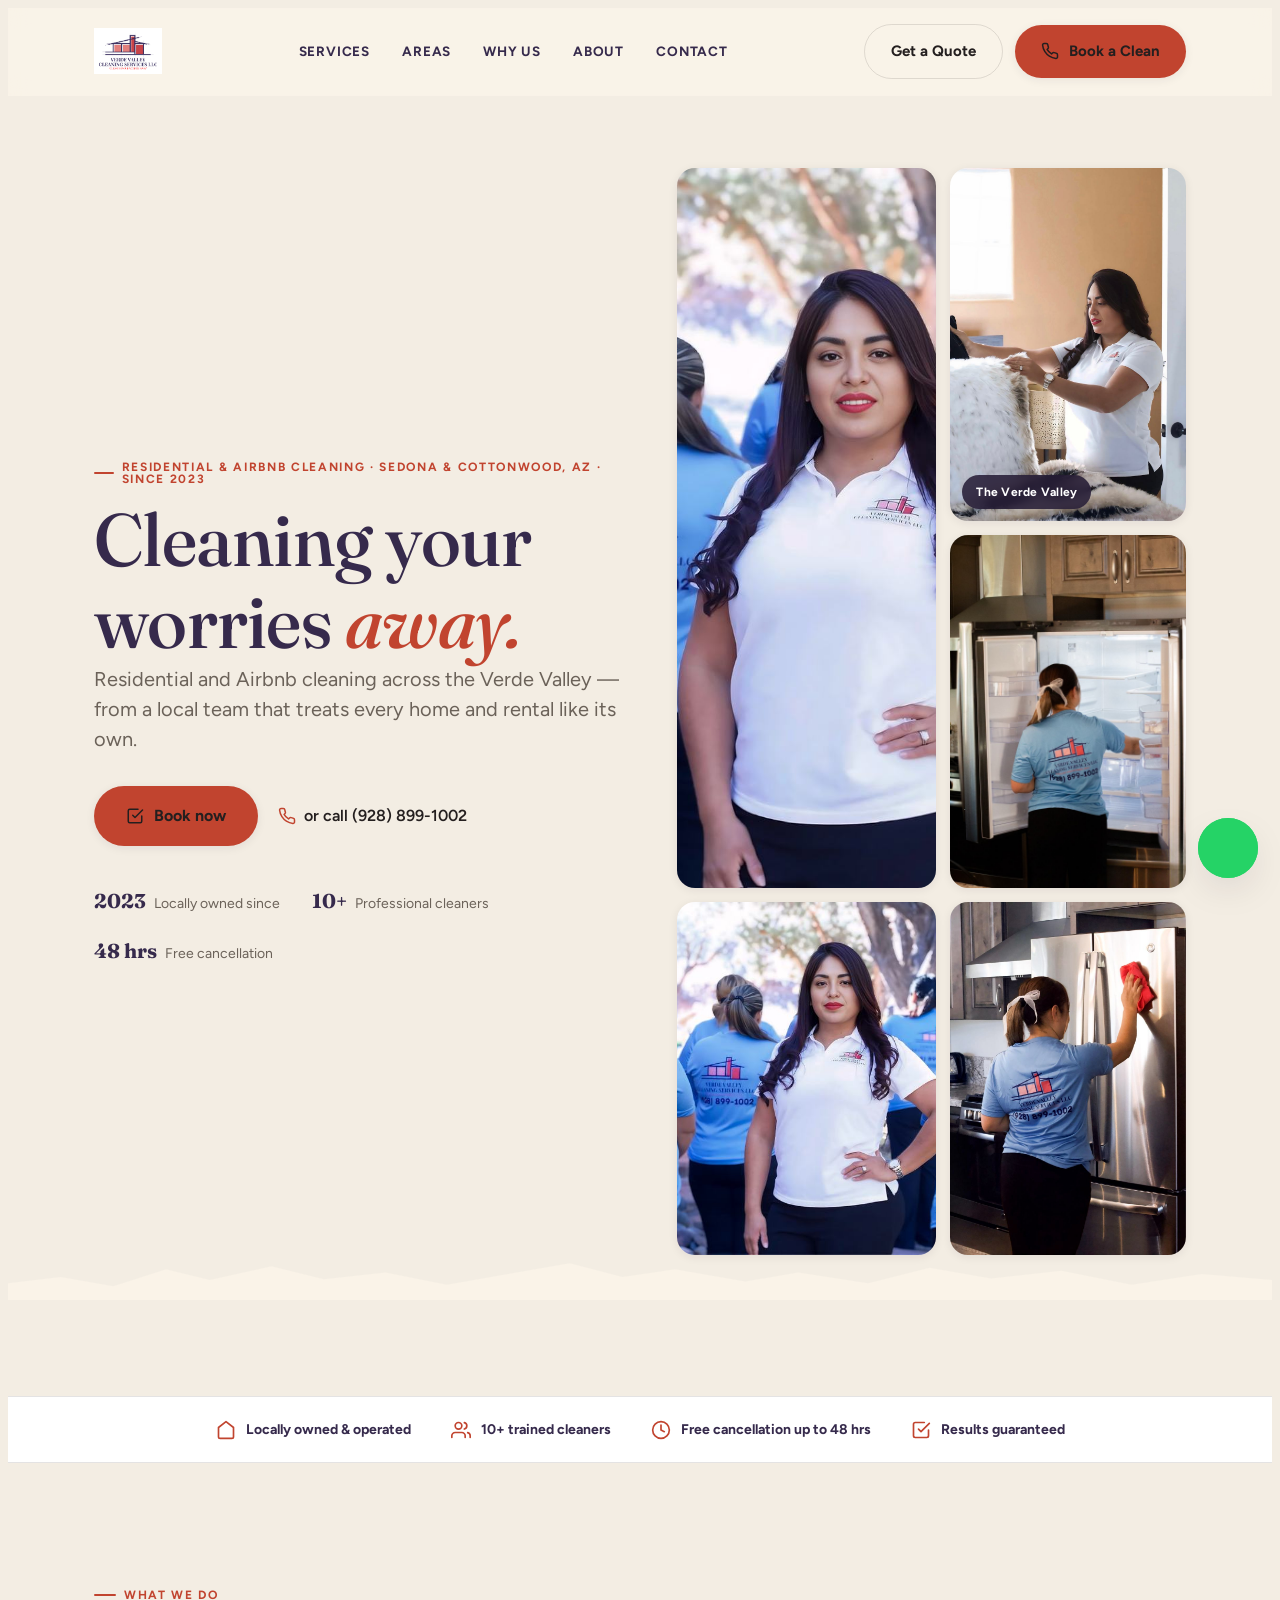
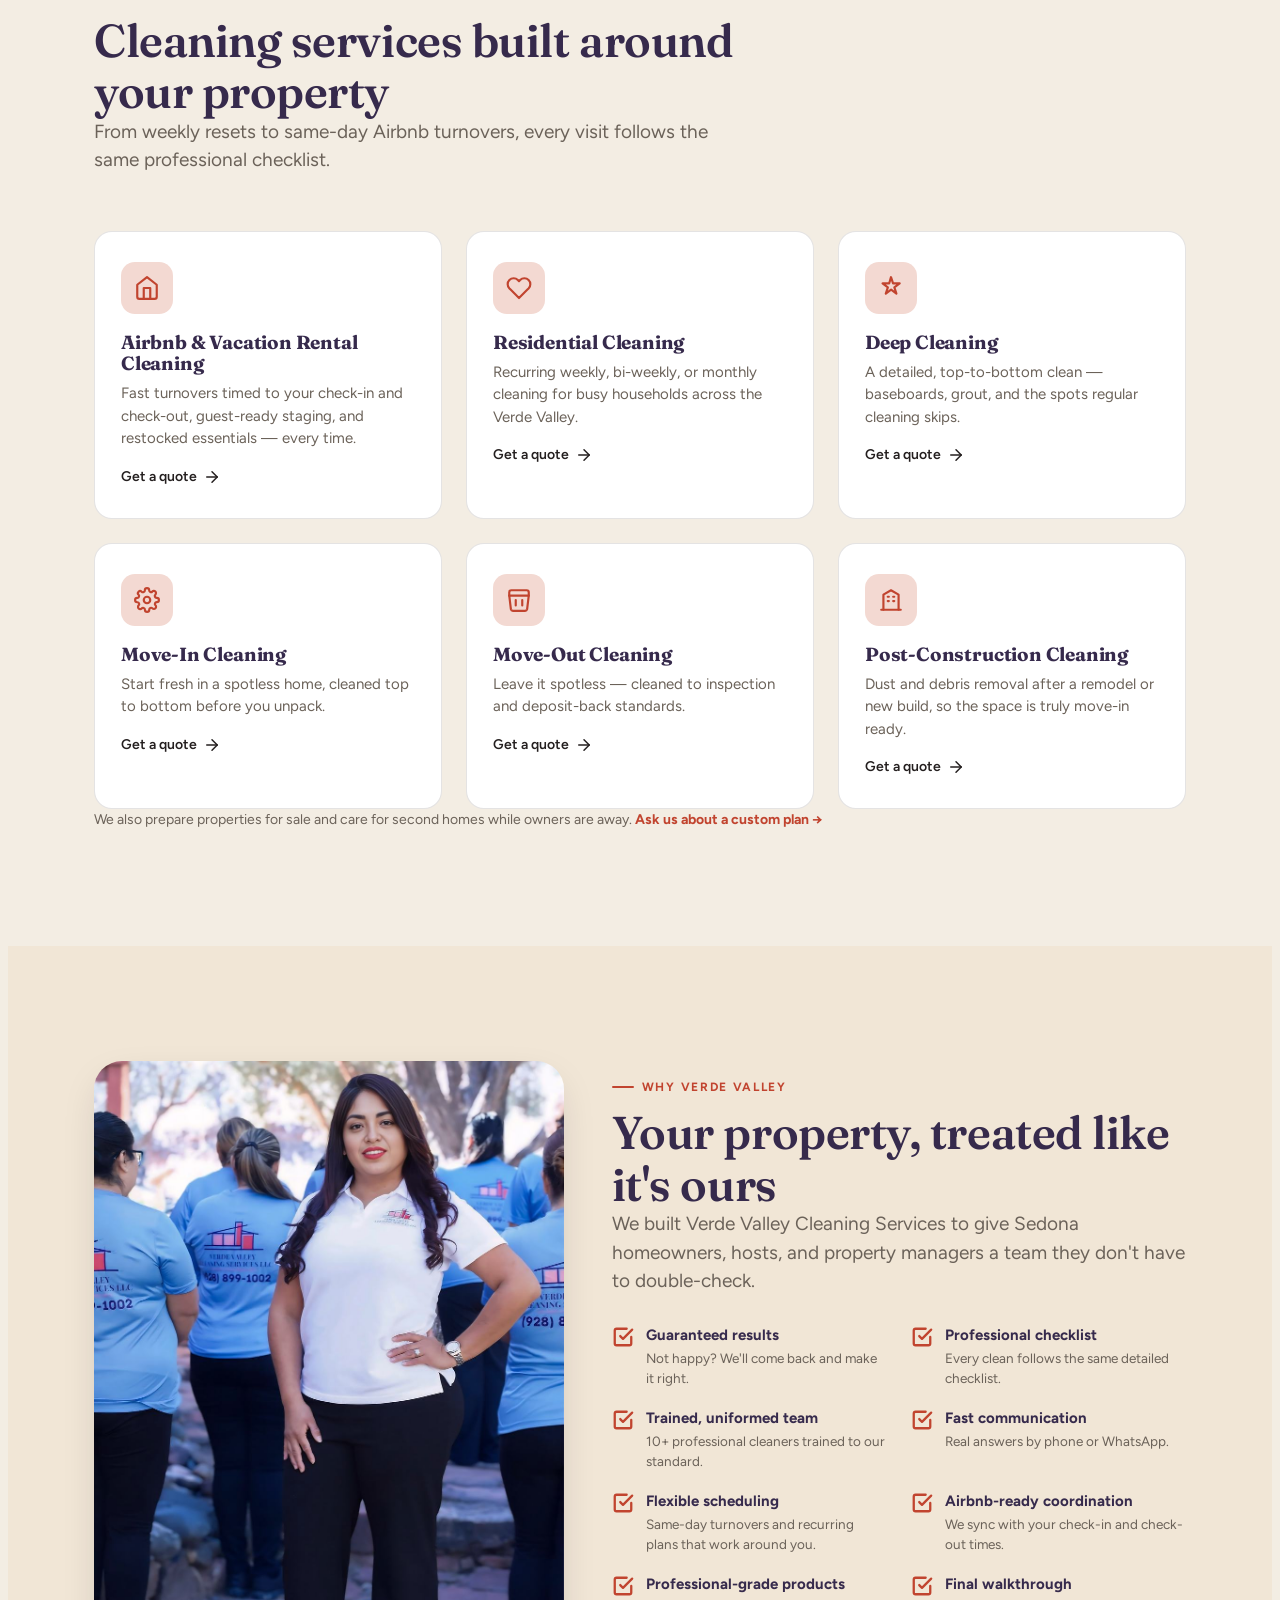
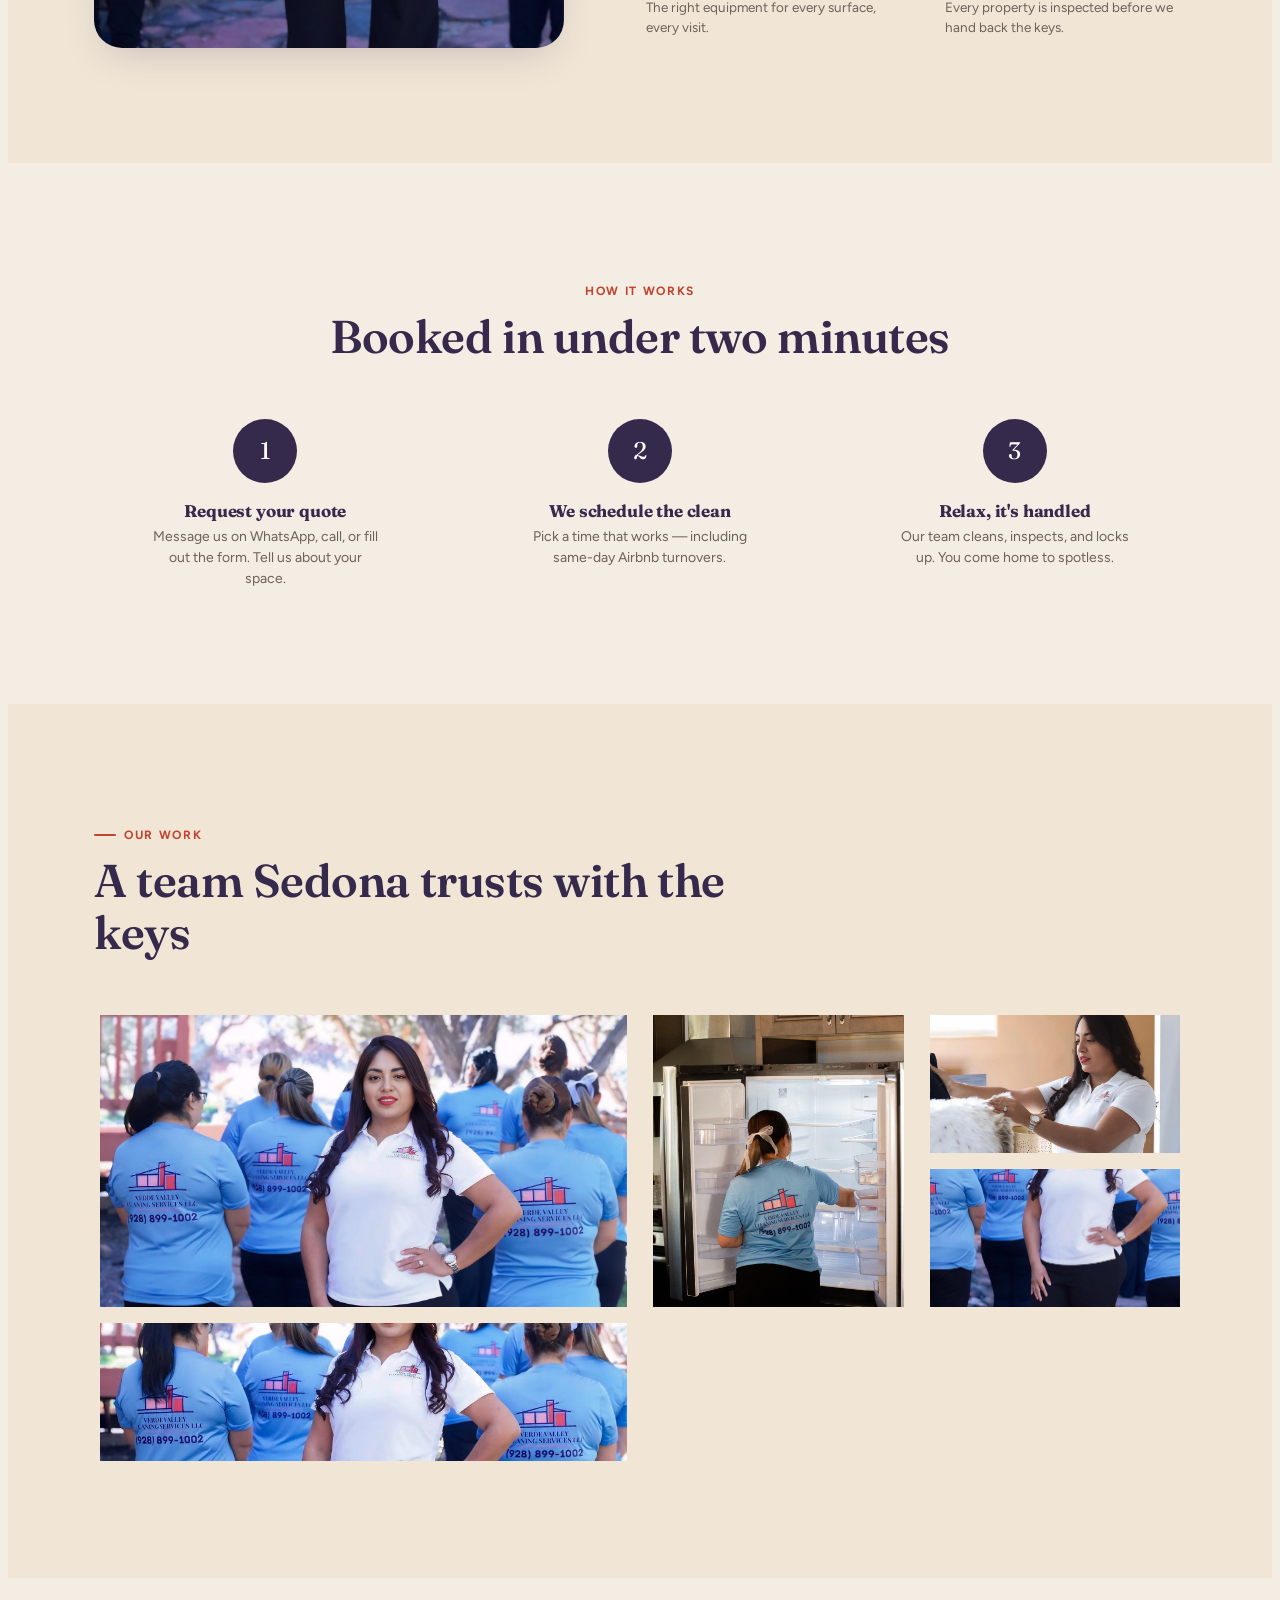
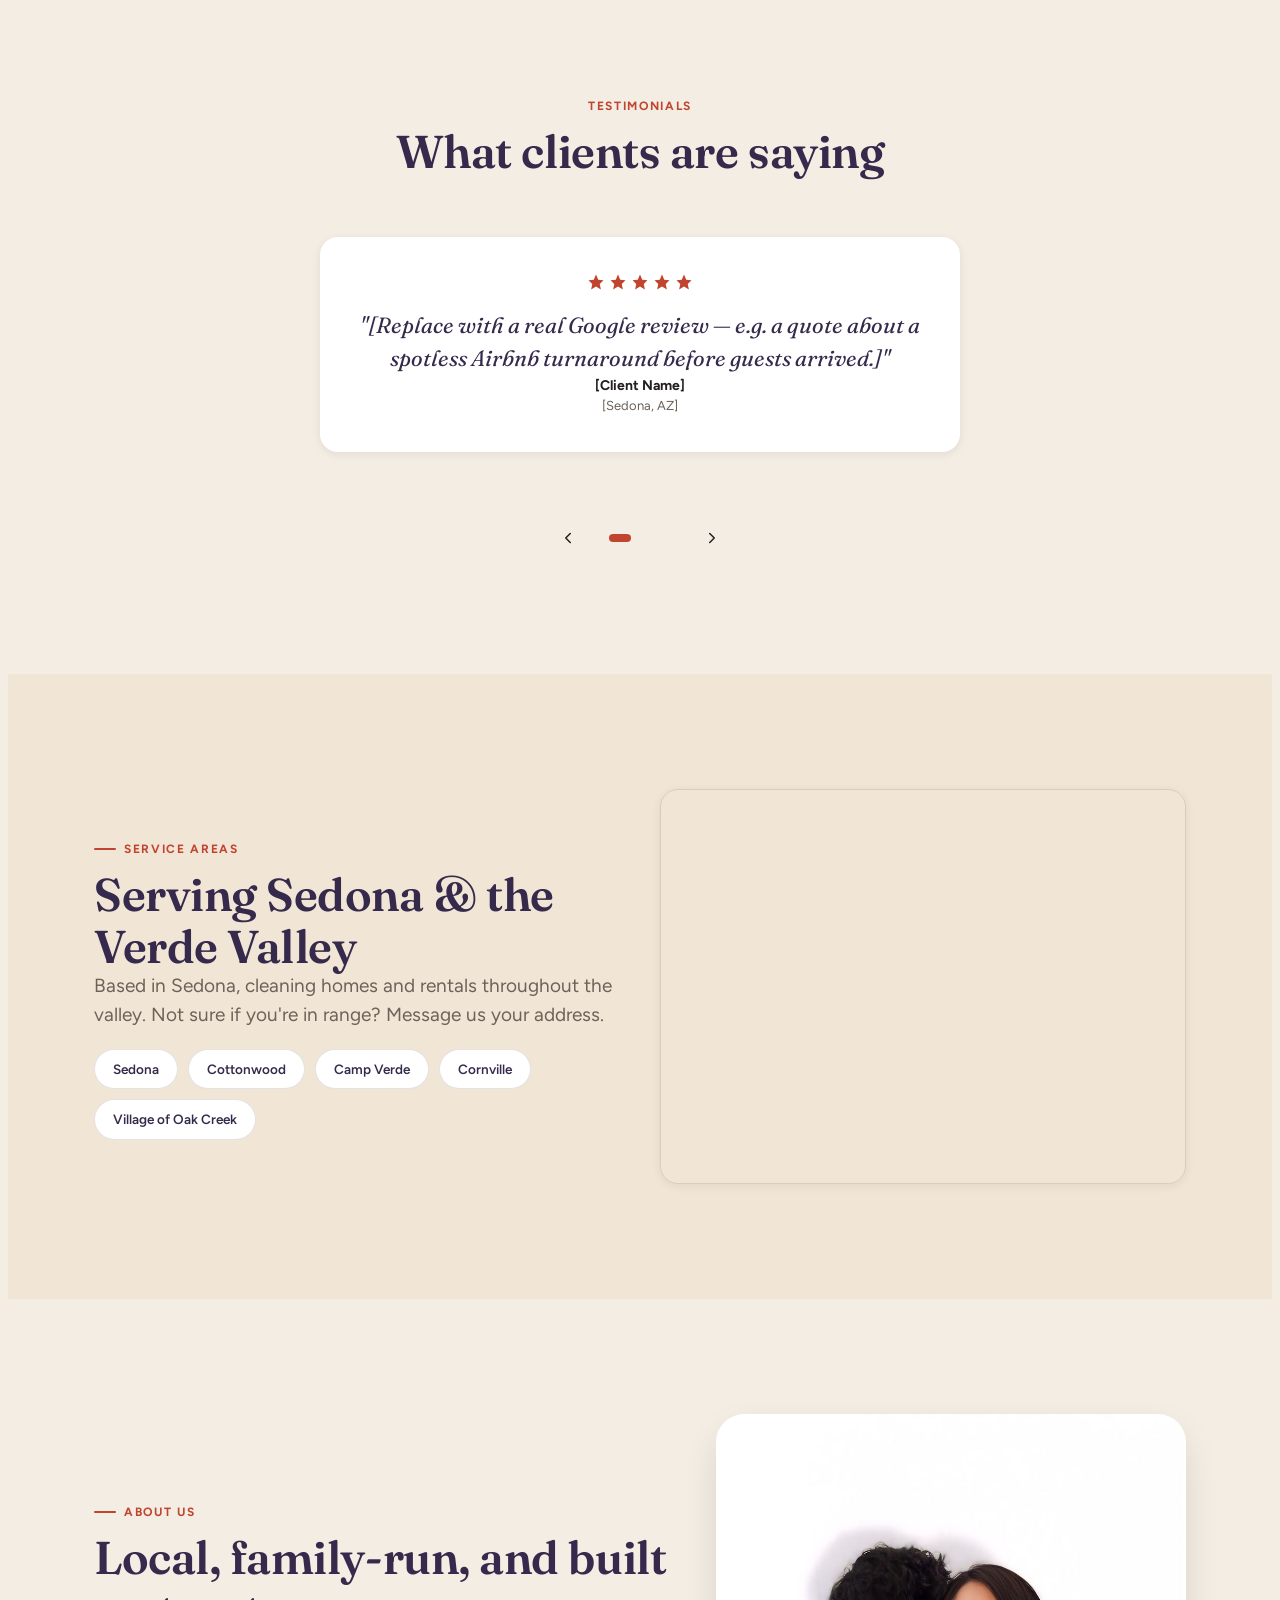
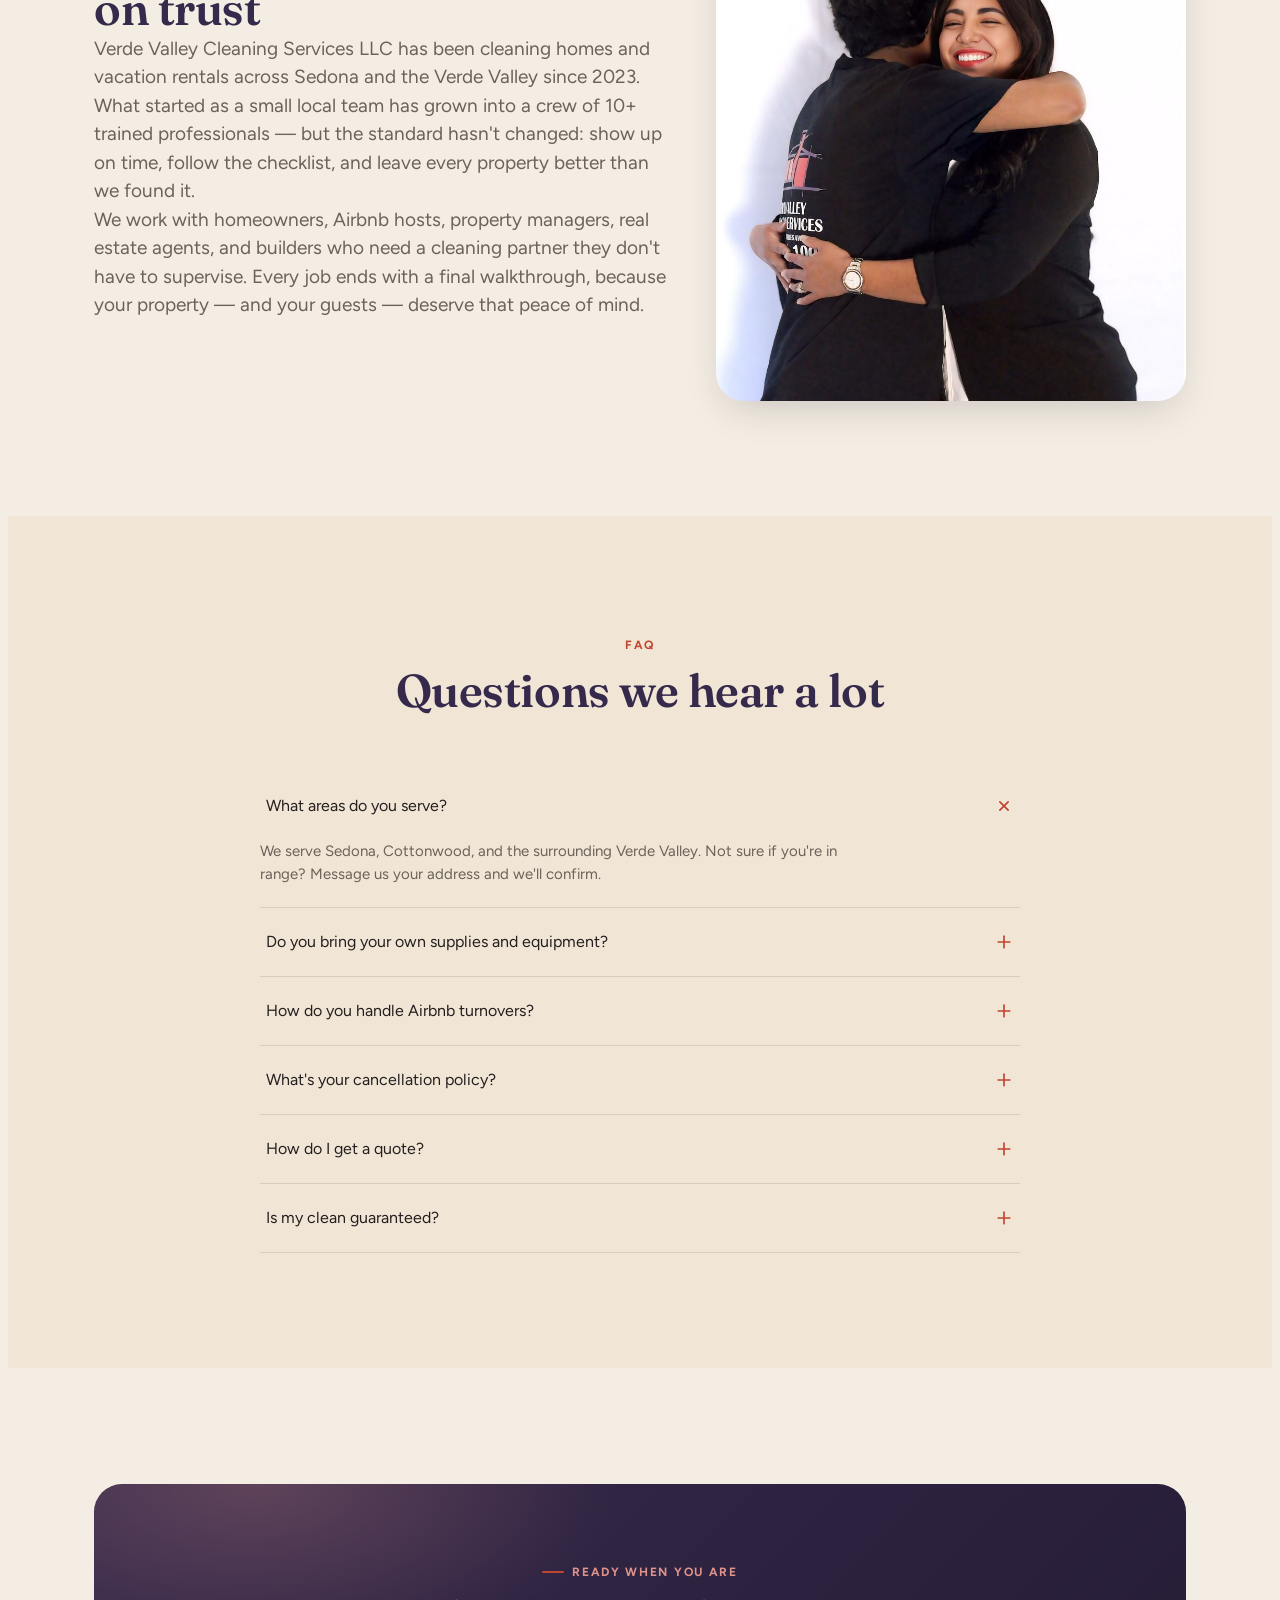
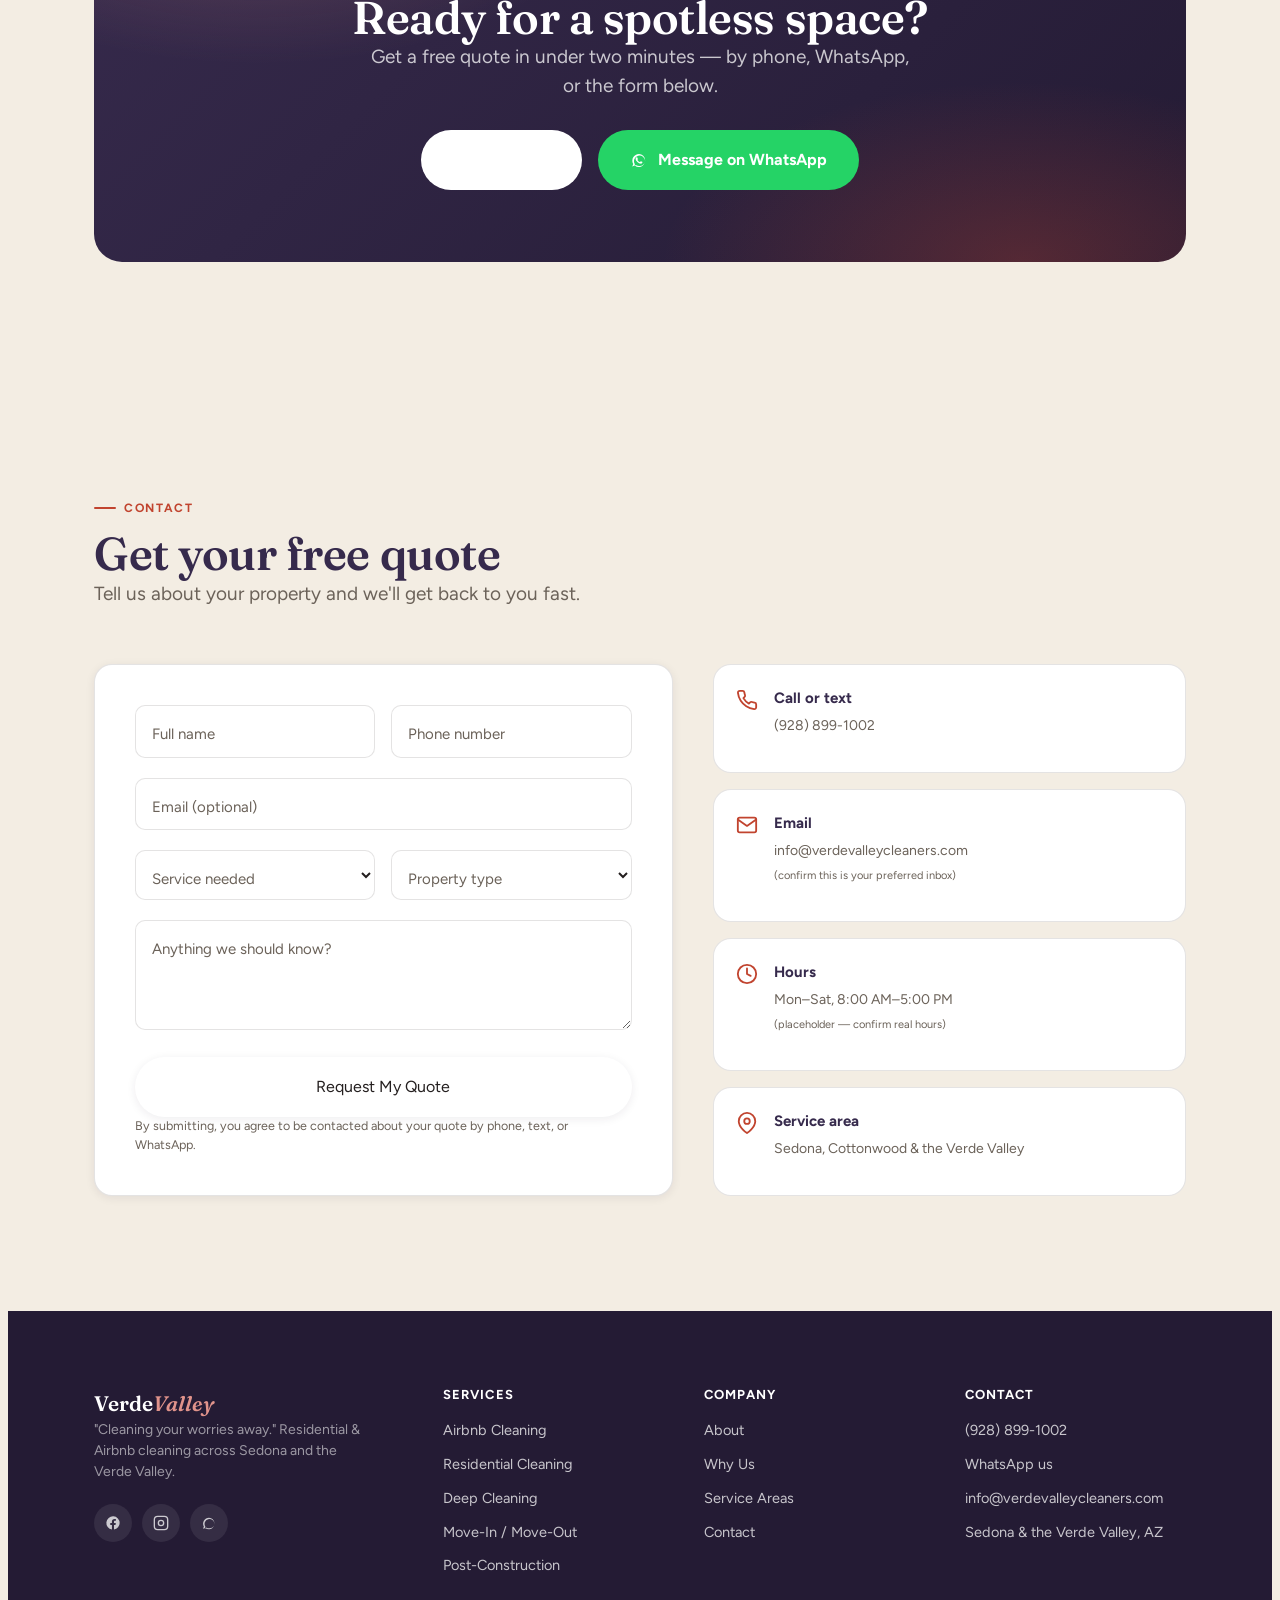
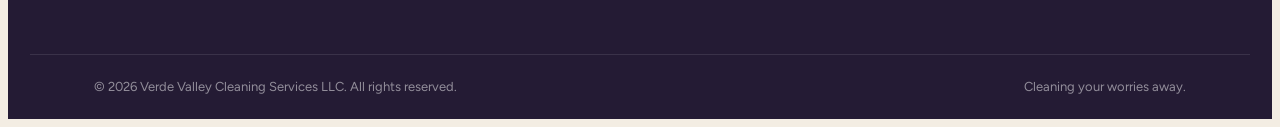
==== site/index.html @ 25896adc "Add redesigned Verde Valley Cleaning Services site (CSS/JS + reference page) Rebuilds the marketing " ====
<!doctype html>
<html lang="en">
<head>
<meta charset="utf-8">
<meta name="viewport" content="width=device-width, initial-scale=1">
<title>Verde Valley Cleaning Services LLC | Residential & Airbnb Cleaning in Sedona, AZ</title>
<meta name="description" content="Professional residential and Airbnb turnover cleaning in Sedona, Cottonwood & the Verde Valley, AZ. Guaranteed results, 10+ trained cleaners, free cancellation up to 48 hrs. Call (928) 899-1002.">
<link rel="preconnect" href="https://fonts.googleapis.com">
<link rel="preconnect" href="https://fonts.gstatic.com" crossorigin>
<link href="https://fonts.googleapis.com/css2?family=Fraunces:ital,opsz,wght@0,9..144,400;0,9..144,500;0,9..144,600;0,9..144,700;1,9..144,500;1,9..144,600&family=Figtree:wght@400;500;600;700;800&display=swap" rel="stylesheet">
<link rel="stylesheet" href="css/verde-valley.css">
<script type="application/ld+json">
{
  "@context": "https://schema.org",
  "@type": "HomeAndConstructionBusiness",
  "name": "Verde Valley Cleaning Services LLC",
  "image": "https://verdevalleycleaners.com/assets/logo.png",
  "telephone": "+19288991002",
  "priceRange": "$$",
  "areaServed": ["Sedona, AZ", "Cottonwood, AZ", "Camp Verde, AZ", "Cornville, AZ", "Village of Oak Creek, AZ"],
  "description": "Residential and Airbnb / vacation rental cleaning across the Verde Valley, Arizona.",
  "sameAs": []
}
</script>
</head>
<body class="vv-root">

<!-- ================================ HEADER ================================ -->
<header class="vv-header">
  <nav class="vv-nav vv-container" aria-label="Primary">
    <a href="#top" class="vv-logo">
      <img src="assets/logo.png" alt="Verde Valley Cleaning Services LLC">
    </a>
    <div class="vv-nav-links">
      <a href="#services">Services</a>
      <a href="#areas">Areas</a>
      <a href="#why-us">Why Us</a>
      <a href="#about">About</a>
      <a href="#contact">Contact</a>
    </div>
    <div class="vv-nav-actions">
      <a href="#contact" class="vv-btn vv-btn--outline">Get a Quote</a>
      <a href="tel:+19288991002" class="vv-btn vv-btn--primary">
        <svg viewBox="0 0 24 24" fill="none" stroke="currentColor" stroke-width="2" stroke-linecap="round" stroke-linejoin="round"><path d="M22 16.92v3a2 2 0 0 1-2.18 2 19.79 19.79 0 0 1-8.63-3.07 19.5 19.5 0 0 1-6-6 19.79 19.79 0 0 1-3.07-8.67A2 2 0 0 1 4.11 2h3a2 2 0 0 1 2 1.72c.127.96.362 1.903.7 2.81a2 2 0 0 1-.45 2.11L8.09 9.91a16 16 0 0 0 6 6l1.27-1.27a2 2 0 0 1 2.11-.45c.907.338 1.85.573 2.81.7A2 2 0 0 1 22 16.92z"/></svg>
        Book a Clean
      </a>
      <button class="vv-nav-toggle" aria-label="Open menu" aria-expanded="false">
        <svg class="vv-icon-open" viewBox="0 0 24 24" fill="none" stroke="currentColor" stroke-width="2" stroke-linecap="round"><line x1="3" y1="6" x2="21" y2="6"/><line x1="3" y1="12" x2="21" y2="12"/><line x1="3" y1="18" x2="21" y2="18"/></svg>
        <svg class="vv-icon-close" viewBox="0 0 24 24" fill="none" stroke="currentColor" stroke-width="2" stroke-linecap="round"><line x1="18" y1="6" x2="6" y2="18"/><line x1="6" y1="6" x2="18" y2="18"/></svg>
      </button>
    </div>
  </nav>
  <div class="vv-mobile-menu" id="top">
    <div class="vv-mobile-menu-top">
      <img src="assets/logo.png" alt="Verde Valley Cleaning Services LLC" style="height:40px">
    </div>
    <div class="vv-mobile-menu-links">
      <a href="#services">Services</a>
      <a href="#areas">Areas</a>
      <a href="#why-us">Why Us</a>
      <a href="#about">About</a>
      <a href="#contact">Contact</a>
    </div>
    <div class="vv-mobile-menu-actions">
      <a href="tel:+19288991002" class="vv-btn vv-btn--primary">Call (928) 899-1002</a>
      <a href="https://wa.me/19288991002" class="vv-btn vv-btn--whatsapp" target="_blank" rel="noopener">Message on WhatsApp</a>
    </div>
  </div>
</header>

<main>
  <!-- ================================ HERO ================================ -->
  <section class="vv-hero">
    <div class="vv-container vv-hero-grid">
      <div class="vv-hero-copy vv-reveal">
        <span class="vv-eyebrow">Residential &amp; Airbnb Cleaning &middot; Sedona &amp; Cottonwood, AZ &middot; Since 2023</span>
        <h1>Cleaning your worries <em>away.</em></h1>
        <p class="vv-hero-desc">Residential and Airbnb cleaning across the Verde Valley — from a local team that treats every home and rental like its own.</p>
        <div class="vv-hero-actions">
          <a href="#contact" class="vv-btn vv-btn--primary vv-btn--lg">
            <svg viewBox="0 0 24 24" fill="none" stroke="currentColor" stroke-width="2" stroke-linecap="round" stroke-linejoin="round"><path d="M9 11l3 3L22 4"/><path d="M21 12v7a2 2 0 0 1-2 2H5a2 2 0 0 1-2-2V5a2 2 0 0 1 2-2h11"/></svg>
            Book now
          </a>
          <a href="tel:+19288991002" class="vv-hero-call">
            <svg viewBox="0 0 24 24" fill="none" stroke="currentColor" stroke-width="2" stroke-linecap="round" stroke-linejoin="round"><path d="M22 16.92v3a2 2 0 0 1-2.18 2 19.79 19.79 0 0 1-8.63-3.07 19.5 19.5 0 0 1-6-6 19.79 19.79 0 0 1-3.07-8.67A2 2 0 0 1 4.11 2h3a2 2 0 0 1 2 1.72c.127.96.362 1.903.7 2.81a2 2 0 0 1-.45 2.11L8.09 9.91a16 16 0 0 0 6 6l1.27-1.27a2 2 0 0 1 2.11-.45c.907.338 1.85.573 2.81.7A2 2 0 0 1 22 16.92z"/></svg>
            or call (928) 899-1002
          </a>
        </div>
        <div class="vv-hero-stats">
          <div class="vv-hero-stat"><strong>2023</strong> Locally owned since</div>
          <div class="vv-hero-stat"><strong>10+</strong> Professional cleaners</div>
          <div class="vv-hero-stat"><strong>48 hrs</strong> Free cancellation</div>
        </div>
      </div>
      <div class="vv-hero-gallery vv-reveal vv-reveal-2">
        <img class="vv-g1" src="assets/photos/team-hero.jpg" alt="The Verde Valley Cleaning Services team">
        <div class="vv-g2" style="position:relative">
          <img src="assets/photos/staging-1.jpg" alt="Cleaner arranging a throw pillow in a Sedona home" style="width:100%;height:100%;object-fit:cover;border-radius:18px;box-shadow:var(--vv-shadow-sm)">
          <span class="vv-hero-badge">The Verde Valley</span>
        </div>
        <img class="vv-g3" src="assets/photos/fridge-clean-1.jpg" alt="Cleaner wiping down a stainless refrigerator">
        <img class="vv-g4" src="assets/photos/team-portrait-3.jpg" alt="Verde Valley Cleaning Services crew">
        <img class="vv-g5" src="assets/photos/fridge-clean-2.jpg" alt="Cleaner detailing a kitchen refrigerator">
      </div>
    </div>
    <div class="vv-skyline" aria-hidden="true">
      <svg viewBox="0 0 1440 60" preserveAspectRatio="none"><path d="M0 60 L0 38 L60 30 L120 42 L180 20 L230 34 L300 16 L360 33 L430 24 L500 40 L560 28 L640 12 L700 30 L760 20 L840 36 L900 24 L980 38 L1050 18 L1120 32 L1200 22 L1280 40 L1360 26 L1440 34 L1440 60 Z" fill="#FAF3E8"/></svg>
    </div>
  </section>

  <!-- ================================ TRUST BAR ================================ -->
  <div class="vv-trustbar">
    <div class="vv-container vv-trustbar-row">
      <div class="vv-trustbar-item">
        <svg viewBox="0 0 24 24" fill="none" stroke="currentColor" stroke-width="2" stroke-linecap="round" stroke-linejoin="round"><path d="M3 9l9-7 9 7v11a2 2 0 0 1-2 2H5a2 2 0 0 1-2-2z"/></svg>
        Locally owned &amp; operated
      </div>
      <div class="vv-trustbar-item">
        <svg viewBox="0 0 24 24" fill="none" stroke="currentColor" stroke-width="2" stroke-linecap="round" stroke-linejoin="round"><path d="M17 21v-2a4 4 0 0 0-4-4H5a4 4 0 0 0-4 4v2"/><circle cx="9" cy="7" r="4"/><path d="M23 21v-2a4 4 0 0 0-3-3.87"/><path d="M16 3.13a4 4 0 0 1 0 7.75"/></svg>
        10+ trained cleaners
      </div>
      <div class="vv-trustbar-item">
        <svg viewBox="0 0 24 24" fill="none" stroke="currentColor" stroke-width="2" stroke-linecap="round" stroke-linejoin="round"><circle cx="12" cy="12" r="10"/><polyline points="12 6 12 12 16 14"/></svg>
        Free cancellation up to 48 hrs
      </div>
      <div class="vv-trustbar-item">
        <svg viewBox="0 0 24 24" fill="none" stroke="currentColor" stroke-width="2" stroke-linecap="round" stroke-linejoin="round"><path d="M9 11l3 3L22 4"/><path d="M21 12v7a2 2 0 0 1-2 2H5a2 2 0 0 1-2-2V5a2 2 0 0 1 2-2h11"/></svg>
        Results guaranteed
      </div>
    </div>
  </div>

  <!-- ================================ SERVICES ================================ -->
  <section class="vv-section" id="services">
    <div class="vv-container">
      <div class="vv-section-head vv-reveal">
        <span class="vv-eyebrow">What we do</span>
        <h2 class="vv-h2">Cleaning services built around your property</h2>
        <p class="vv-lede">From weekly resets to same-day Airbnb turnovers, every visit follows the same professional checklist.</p>
      </div>
      <div class="vv-grid vv-grid--services">
        <article class="vv-card vv-reveal">
          <div class="vv-card-icon"><svg viewBox="0 0 24 24" fill="none" stroke="currentColor" stroke-width="2" stroke-linecap="round" stroke-linejoin="round"><path d="M3 9l9-7 9 7v11a2 2 0 0 1-2 2H5a2 2 0 0 1-2-2z"/><path d="M9 22V12h6v10"/></svg></div>
          <h3>Airbnb &amp; Vacation Rental Cleaning</h3>
          <p>Fast turnovers timed to your check-in and check-out, guest-ready staging, and restocked essentials — every time.</p>
          <a href="#contact" class="vv-btn vv-btn--link">Get a quote <svg viewBox="0 0 24 24" fill="none" stroke="currentColor" stroke-width="2" stroke-linecap="round" stroke-linejoin="round"><line x1="5" y1="12" x2="19" y2="12"/><polyline points="12 5 19 12 12 19"/></svg></a>
        </article>
        <article class="vv-card vv-reveal vv-reveal-1">
          <div class="vv-card-icon"><svg viewBox="0 0 24 24" fill="none" stroke="currentColor" stroke-width="2" stroke-linecap="round" stroke-linejoin="round"><path d="M20.84 4.61a5.5 5.5 0 0 0-7.78 0L12 5.67l-1.06-1.06a5.5 5.5 0 0 0-7.78 7.78l1.06 1.06L12 21.23l7.78-7.78 1.06-1.06a5.5 5.5 0 0 0 0-7.78z"/></svg></div>
          <h3>Residential Cleaning</h3>
          <p>Recurring weekly, bi-weekly, or monthly cleaning for busy households across the Verde Valley.</p>
          <a href="#contact" class="vv-btn vv-btn--link">Get a quote <svg viewBox="0 0 24 24" fill="none" stroke="currentColor" stroke-width="2" stroke-linecap="round" stroke-linejoin="round"><line x1="5" y1="12" x2="19" y2="12"/><polyline points="12 5 19 12 12 19"/></svg></a>
        </article>
        <article class="vv-card vv-reveal vv-reveal-2">
          <div class="vv-card-icon"><svg viewBox="0 0 24 24" fill="none" stroke="currentColor" stroke-width="2" stroke-linecap="round" stroke-linejoin="round"><path d="M12 2l1.9 5.8H20l-4.9 3.6 1.9 5.8-4.9-3.6L7.2 17.2l1.9-5.8L4.2 7.8h6.1z"/></svg></div>
          <h3>Deep Cleaning</h3>
          <p>A detailed, top-to-bottom clean — baseboards, grout, and the spots regular cleaning skips.</p>
          <a href="#contact" class="vv-btn vv-btn--link">Get a quote <svg viewBox="0 0 24 24" fill="none" stroke="currentColor" stroke-width="2" stroke-linecap="round" stroke-linejoin="round"><line x1="5" y1="12" x2="19" y2="12"/><polyline points="12 5 19 12 12 19"/></svg></a>
        </article>
        <article class="vv-card vv-reveal">
          <div class="vv-card-icon"><svg viewBox="0 0 24 24" fill="none" stroke="currentColor" stroke-width="2" stroke-linecap="round" stroke-linejoin="round"><circle cx="12" cy="12" r="3"/><path d="M19.4 15a1.65 1.65 0 0 0 .33 1.82l.06.06a2 2 0 1 1-2.83 2.83l-.06-.06a1.65 1.65 0 0 0-1.82-.33 1.65 1.65 0 0 0-1 1.51V21a2 2 0 0 1-4 0v-.09A1.65 1.65 0 0 0 9 19.4a1.65 1.65 0 0 0-1.82.33l-.06.06a2 2 0 1 1-2.83-2.83l.06-.06a1.65 1.65 0 0 0 .33-1.82 1.65 1.65 0 0 0-1.51-1H3a2 2 0 0 1 0-4h.09A1.65 1.65 0 0 0 4.6 9a1.65 1.65 0 0 0-.33-1.82l-.06-.06a2 2 0 1 1 2.83-2.83l.06.06a1.65 1.65 0 0 0 1.82.33H9a1.65 1.65 0 0 0 1-1.51V3a2 2 0 0 1 4 0v.09a1.65 1.65 0 0 0 1 1.51 1.65 1.65 0 0 0 1.82-.33l.06-.06a2 2 0 1 1 2.83 2.83l-.06.06a1.65 1.65 0 0 0-.33 1.82V9a1.65 1.65 0 0 0 1.51 1H21a2 2 0 0 1 0 4h-.09a1.65 1.65 0 0 0-1.51 1z"/></svg></div>
          <h3>Move-In Cleaning</h3>
          <p>Start fresh in a spotless home, cleaned top to bottom before you unpack.</p>
          <a href="#contact" class="vv-btn vv-btn--link">Get a quote <svg viewBox="0 0 24 24" fill="none" stroke="currentColor" stroke-width="2" stroke-linecap="round" stroke-linejoin="round"><line x1="5" y1="12" x2="19" y2="12"/><polyline points="12 5 19 12 12 19"/></svg></a>
        </article>
        <article class="vv-card vv-reveal vv-reveal-1">
          <div class="vv-card-icon"><svg viewBox="0 0 24 24" fill="none" stroke="currentColor" stroke-width="2" stroke-linecap="round" stroke-linejoin="round"><path d="M21 8V5a2 2 0 0 0-2-2H5a2 2 0 0 0-2 2v3"/><path d="M3 8h18l-1.5 12.5a2 2 0 0 1-2 1.5h-11a2 2 0 0 1-2-1.5z"/><line x1="9" y1="12" x2="9" y2="17"/><line x1="15" y1="12" x2="15" y2="17"/></svg></div>
          <h3>Move-Out Cleaning</h3>
          <p>Leave it spotless — cleaned to inspection and deposit-back standards.</p>
          <a href="#contact" class="vv-btn vv-btn--link">Get a quote <svg viewBox="0 0 24 24" fill="none" stroke="currentColor" stroke-width="2" stroke-linecap="round" stroke-linejoin="round"><line x1="5" y1="12" x2="19" y2="12"/><polyline points="12 5 19 12 12 19"/></svg></a>
        </article>
        <article class="vv-card vv-reveal vv-reveal-2">
          <div class="vv-card-icon"><svg viewBox="0 0 24 24" fill="none" stroke="currentColor" stroke-width="2" stroke-linecap="round" stroke-linejoin="round"><path d="M3 21h18"/><path d="M5 21V7l7-4 7 4v14"/><path d="M9 9h1"/><path d="M9 13h1"/><path d="M14 9h1"/><path d="M14 13h1"/></svg></div>
          <h3>Post-Construction Cleaning</h3>
          <p>Dust and debris removal after a remodel or new build, so the space is truly move-in ready.</p>
          <a href="#contact" class="vv-btn vv-btn--link">Get a quote <svg viewBox="0 0 24 24" fill="none" stroke="currentColor" stroke-width="2" stroke-linecap="round" stroke-linejoin="round"><line x1="5" y1="12" x2="19" y2="12"/><polyline points="12 5 19 12 12 19"/></svg></a>
        </article>
      </div>
      <p class="vv-services-note vv-reveal">We also prepare properties for sale and care for second homes while owners are away. <a href="#contact">Ask us about a custom plan &rarr;</a></p>
    </div>
  </section>

  <!-- ================================ WHY US ================================ -->
  <section class="vv-section vv-section--alt" id="why-us">
    <div class="vv-container vv-why-grid">
      <div class="vv-why-photo vv-reveal">
        <img src="assets/photos/team-portrait-1.jpg" alt="Verde Valley Cleaning Services team member">
      </div>
      <div class="vv-reveal vv-reveal-1">
        <span class="vv-eyebrow">Why Verde Valley</span>
        <h2 class="vv-h2">Your property, treated like it's ours</h2>
        <p class="vv-lede">We built Verde Valley Cleaning Services to give Sedona homeowners, hosts, and property managers a team they don't have to double-check.</p>
        <div class="vv-why-list">
          <div class="vv-why-item"><svg viewBox="0 0 24 24" fill="none" stroke="currentColor" stroke-width="2.5" stroke-linecap="round" stroke-linejoin="round"><path d="M9 11l3 3L22 4"/><path d="M21 12v7a2 2 0 0 1-2 2H5a2 2 0 0 1-2-2V5a2 2 0 0 1 2-2h11"/></svg><span><strong>Guaranteed results</strong><span>Not happy? We'll come back and make it right.</span></span></div>
          <div class="vv-why-item"><svg viewBox="0 0 24 24" fill="none" stroke="currentColor" stroke-width="2.5" stroke-linecap="round" stroke-linejoin="round"><path d="M9 11l3 3L22 4"/><path d="M21 12v7a2 2 0 0 1-2 2H5a2 2 0 0 1-2-2V5a2 2 0 0 1 2-2h11"/></svg><span><strong>Professional checklist</strong><span>Every clean follows the same detailed checklist.</span></span></div>
          <div class="vv-why-item"><svg viewBox="0 0 24 24" fill="none" stroke="currentColor" stroke-width="2.5" stroke-linecap="round" stroke-linejoin="round"><path d="M9 11l3 3L22 4"/><path d="M21 12v7a2 2 0 0 1-2 2H5a2 2 0 0 1-2-2V5a2 2 0 0 1 2-2h11"/></svg><span><strong>Trained, uniformed team</strong><span>10+ professional cleaners trained to our standard.</span></span></div>
          <div class="vv-why-item"><svg viewBox="0 0 24 24" fill="none" stroke="currentColor" stroke-width="2.5" stroke-linecap="round" stroke-linejoin="round"><path d="M9 11l3 3L22 4"/><path d="M21 12v7a2 2 0 0 1-2 2H5a2 2 0 0 1-2-2V5a2 2 0 0 1 2-2h11"/></svg><span><strong>Fast communication</strong><span>Real answers by phone or WhatsApp.</span></span></div>
          <div class="vv-why-item"><svg viewBox="0 0 24 24" fill="none" stroke="currentColor" stroke-width="2.5" stroke-linecap="round" stroke-linejoin="round"><path d="M9 11l3 3L22 4"/><path d="M21 12v7a2 2 0 0 1-2 2H5a2 2 0 0 1-2-2V5a2 2 0 0 1 2-2h11"/></svg><span><strong>Flexible scheduling</strong><span>Same-day turnovers and recurring plans that work around you.</span></span></div>
          <div class="vv-why-item"><svg viewBox="0 0 24 24" fill="none" stroke="currentColor" stroke-width="2.5" stroke-linecap="round" stroke-linejoin="round"><path d="M9 11l3 3L22 4"/><path d="M21 12v7a2 2 0 0 1-2 2H5a2 2 0 0 1-2-2V5a2 2 0 0 1 2-2h11"/></svg><span><strong>Airbnb-ready coordination</strong><span>We sync with your check-in and check-out times.</span></span></div>
          <div class="vv-why-item"><svg viewBox="0 0 24 24" fill="none" stroke="currentColor" stroke-width="2.5" stroke-linecap="round" stroke-linejoin="round"><path d="M9 11l3 3L22 4"/><path d="M21 12v7a2 2 0 0 1-2 2H5a2 2 0 0 1-2-2V5a2 2 0 0 1 2-2h11"/></svg><span><strong>Professional-grade products</strong><span>The right equipment for every surface, every visit.</span></span></div>
          <div class="vv-why-item"><svg viewBox="0 0 24 24" fill="none" stroke="currentColor" stroke-width="2.5" stroke-linecap="round" stroke-linejoin="round"><path d="M9 11l3 3L22 4"/><path d="M21 12v7a2 2 0 0 1-2 2H5a2 2 0 0 1-2-2V5a2 2 0 0 1 2-2h11"/></svg><span><strong>Final walkthrough</strong><span>Every property is inspected before we hand back the keys.</span></span></div>
        </div>
      </div>
    </div>
  </section>

  <!-- ================================ PROCESS ================================ -->
  <section class="vv-section">
    <div class="vv-container">
      <div class="vv-section-head vv-section-head--center vv-reveal">
        <span class="vv-eyebrow">How it works</span>
        <h2 class="vv-h2">Booked in under two minutes</h2>
      </div>
      <div class="vv-steps">
        <div class="vv-step vv-reveal">
          <div class="vv-step-num">1</div>
          <h3>Request your quote</h3>
          <p>Message us on WhatsApp, call, or fill out the form. Tell us about your space.</p>
        </div>
        <div class="vv-step vv-reveal vv-reveal-1">
          <div class="vv-step-num">2</div>
          <h3>We schedule the clean</h3>
          <p>Pick a time that works — including same-day Airbnb turnovers.</p>
        </div>
        <div class="vv-step vv-reveal vv-reveal-2">
          <div class="vv-step-num">3</div>
          <h3>Relax, it's handled</h3>
          <p>Our team cleans, inspects, and locks up. You come home to spotless.</p>
        </div>
      </div>
    </div>
  </section>

  <!-- ================================ GALLERY ================================ -->
  <section class="vv-section vv-section--alt">
    <div class="vv-container">
      <div class="vv-section-head vv-reveal">
        <span class="vv-eyebrow">Our work</span>
        <h2 class="vv-h2">A team Sedona trusts with the keys</h2>
      </div>
      <div class="vv-gallery vv-reveal">
        <button data-vv-lightbox="assets/photos/team-hero.jpg" class="vv-wide vv-tall"><img src="assets/photos/team-hero.jpg" alt="Full Verde Valley Cleaning Services team"></button>
        <button data-vv-lightbox="assets/photos/fridge-clean-1.jpg" class="vv-tall"><img src="assets/photos/fridge-clean-1.jpg" alt="Cleaner detailing a refrigerator"></button>
        <button data-vv-lightbox="assets/photos/staging-1.jpg"><img src="assets/photos/staging-1.jpg" alt="Cleaner staging a bedroom throw pillow"></button>
        <button data-vv-lightbox="assets/photos/team-portrait-1.jpg"><img src="assets/photos/team-portrait-1.jpg" alt="Verde Valley Cleaning Services team member portrait"></button>
        <button data-vv-lightbox="assets/photos/team-portrait-3.jpg" class="vv-wide"><img src="assets/photos/team-portrait-3.jpg" alt="Verde Valley Cleaning Services crew outdoors"></button>
      </div>
      <div class="vv-lightbox" aria-hidden="true">
        <button class="vv-lightbox-close" aria-label="Close"><svg viewBox="0 0 24 24" fill="none" stroke="currentColor" stroke-width="2" stroke-linecap="round"><line x1="18" y1="6" x2="6" y2="18"/><line x1="6" y1="6" x2="18" y2="18"/></svg></button>
        <button class="vv-lightbox-prev" aria-label="Previous"><svg viewBox="0 0 24 24" fill="none" stroke="currentColor" stroke-width="2" stroke-linecap="round" stroke-linejoin="round"><polyline points="15 18 9 12 15 6"/></svg></button>
        <img src="" alt="">
        <button class="vv-lightbox-next" aria-label="Next"><svg viewBox="0 0 24 24" fill="none" stroke="currentColor" stroke-width="2" stroke-linecap="round" stroke-linejoin="round"><polyline points="9 18 15 12 9 6"/></svg></button>
      </div>
    </div>
  </section>

  <!-- ================================ TESTIMONIALS ================================ -->
  <section class="vv-section vv-testimonials">
    <div class="vv-container">
      <div class="vv-section-head vv-section-head--center vv-reveal">
        <span class="vv-eyebrow">Testimonials</span>
        <h2 class="vv-h2">What clients are saying</h2>
      </div>
      <div class="vv-testi-track-wrap vv-reveal">
        <div class="vv-testi-track">
          <div class="vv-testi-slide">
            <div class="vv-testi-card">
              <div class="vv-testi-stars">
                <svg viewBox="0 0 24 24" fill="currentColor"><polygon points="12 2 15 9 22 9.5 17 14.5 18.5 22 12 18 5.5 22 7 14.5 2 9.5 9 9"/></svg>
                <svg viewBox="0 0 24 24" fill="currentColor"><polygon points="12 2 15 9 22 9.5 17 14.5 18.5 22 12 18 5.5 22 7 14.5 2 9.5 9 9"/></svg>
                <svg viewBox="0 0 24 24" fill="currentColor"><polygon points="12 2 15 9 22 9.5 17 14.5 18.5 22 12 18 5.5 22 7 14.5 2 9.5 9 9"/></svg>
                <svg viewBox="0 0 24 24" fill="currentColor"><polygon points="12 2 15 9 22 9.5 17 14.5 18.5 22 12 18 5.5 22 7 14.5 2 9.5 9 9"/></svg>
                <svg viewBox="0 0 24 24" fill="currentColor"><polygon points="12 2 15 9 22 9.5 17 14.5 18.5 22 12 18 5.5 22 7 14.5 2 9.5 9 9"/></svg>
              </div>
              <p class="vv-testi-quote">"[Replace with a real Google review — e.g. a quote about a spotless Airbnb turnaround before guests arrived.]"</p>
              <p class="vv-testi-name">[Client Name]</p>
              <p class="vv-testi-loc">[Sedona, AZ]</p>
            </div>
          </div>
          <div class="vv-testi-slide">
            <div class="vv-testi-card">
              <div class="vv-testi-stars">
                <svg viewBox="0 0 24 24" fill="currentColor"><polygon points="12 2 15 9 22 9.5 17 14.5 18.5 22 12 18 5.5 22 7 14.5 2 9.5 9 9"/></svg>
                <svg viewBox="0 0 24 24" fill="currentColor"><polygon points="12 2 15 9 22 9.5 17 14.5 18.5 22 12 18 5.5 22 7 14.5 2 9.5 9 9"/></svg>
                <svg viewBox="0 0 24 24" fill="currentColor"><polygon points="12 2 15 9 22 9.5 17 14.5 18.5 22 12 18 5.5 22 7 14.5 2 9.5 9 9"/></svg>
                <svg viewBox="0 0 24 24" fill="currentColor"><polygon points="12 2 15 9 22 9.5 17 14.5 18.5 22 12 18 5.5 22 7 14.5 2 9.5 9 9"/></svg>
                <svg viewBox="0 0 24 24" fill="currentColor"><polygon points="12 2 15 9 22 9.5 17 14.5 18.5 22 12 18 5.5 22 7 14.5 2 9.5 9 9"/></svg>
              </div>
              <p class="vv-testi-quote">"[Replace with a real review about recurring residential cleaning — reliability, trust, attention to detail.]"</p>
              <p class="vv-testi-name">[Client Name]</p>
              <p class="vv-testi-loc">[Cottonwood, AZ]</p>
            </div>
          </div>
          <div class="vv-testi-slide">
            <div class="vv-testi-card">
              <div class="vv-testi-stars">
                <svg viewBox="0 0 24 24" fill="currentColor"><polygon points="12 2 15 9 22 9.5 17 14.5 18.5 22 12 18 5.5 22 7 14.5 2 9.5 9 9"/></svg>
                <svg viewBox="0 0 24 24" fill="currentColor"><polygon points="12 2 15 9 22 9.5 17 14.5 18.5 22 12 18 5.5 22 7 14.5 2 9.5 9 9"/></svg>
                <svg viewBox="0 0 24 24" fill="currentColor"><polygon points="12 2 15 9 22 9.5 17 14.5 18.5 22 12 18 5.5 22 7 14.5 2 9.5 9 9"/></svg>
                <svg viewBox="0 0 24 24" fill="currentColor"><polygon points="12 2 15 9 22 9.5 17 14.5 18.5 22 12 18 5.5 22 7 14.5 2 9.5 9 9"/></svg>
                <svg viewBox="0 0 24 24" fill="currentColor"><polygon points="12 2 15 9 22 9.5 17 14.5 18.5 22 12 18 5.5 22 7 14.5 2 9.5 9 9"/></svg>
              </div>
              <p class="vv-testi-quote">"[Replace with a real review from a property manager or real estate agent about move-out / listing-ready cleaning.]"</p>
              <p class="vv-testi-name">[Client Name]</p>
              <p class="vv-testi-loc">[Verde Valley, AZ]</p>
            </div>
          </div>
        </div>
      </div>
      <div class="vv-testi-controls vv-reveal">
        <button class="vv-testi-arrow vv-testi-prev" aria-label="Previous testimonial"><svg viewBox="0 0 24 24" fill="none" stroke="currentColor" stroke-width="2" stroke-linecap="round" stroke-linejoin="round"><polyline points="15 18 9 12 15 6"/></svg></button>
        <div class="vv-testi-dots"></div>
        <button class="vv-testi-arrow vv-testi-next" aria-label="Next testimonial"><svg viewBox="0 0 24 24" fill="none" stroke="currentColor" stroke-width="2" stroke-linecap="round" stroke-linejoin="round"><polyline points="9 18 15 12 9 6"/></svg></button>
      </div>
    </div>
  </section>

  <!-- ================================ SERVICE AREAS ================================ -->
  <section class="vv-section vv-section--alt" id="areas">
    <div class="vv-container vv-areas-grid">
      <div class="vv-reveal">
        <span class="vv-eyebrow">Service areas</span>
        <h2 class="vv-h2">Serving Sedona &amp; the Verde Valley</h2>
        <p class="vv-lede">Based in Sedona, cleaning homes and rentals throughout the valley. Not sure if you're in range? Message us your address.</p>
        <div class="vv-chip-list">
          <span class="vv-chip">Sedona</span>
          <span class="vv-chip">Cottonwood</span>
          <span class="vv-chip">Camp Verde</span>
          <span class="vv-chip">Cornville</span>
          <span class="vv-chip">Village of Oak Creek</span>
        </div>
      </div>
      <div class="vv-map vv-reveal vv-reveal-1">
        <iframe src="https://maps.google.com/maps?q=Sedona,%20AZ&t=&z=10&ie=UTF8&iwloc=&output=embed" title="Verde Valley service area map" loading="lazy"></iframe>
      </div>
    </div>
  </section>

  <!-- ================================ ABOUT ================================ -->
  <section class="vv-section" id="about">
    <div class="vv-container vv-why-grid" style="grid-template-columns: 1.1fr 0.9fr;">
      <div class="vv-reveal">
        <span class="vv-eyebrow">About us</span>
        <h2 class="vv-h2">Local, family-run, and built on trust</h2>
        <p class="vv-lede">Verde Valley Cleaning Services LLC has been cleaning homes and vacation rentals across Sedona and the Verde Valley since 2023. What started as a small local team has grown into a crew of 10+ trained professionals — but the standard hasn't changed: show up on time, follow the checklist, and leave every property better than we found it.</p>
        <p class="vv-lede">We work with homeowners, Airbnb hosts, property managers, real estate agents, and builders who need a cleaning partner they don't have to supervise. Every job ends with a final walkthrough, because your property — and your guests — deserve that peace of mind.</p>
      </div>
      <div class="vv-why-photo vv-reveal vv-reveal-1" style="aspect-ratio:4/5">
        <img src="assets/photos/owner-hug.jpg" alt="Verde Valley Cleaning Services team celebrating">
      </div>
    </div>
  </section>

  <!-- ================================ FAQ ================================ -->
  <section class="vv-section vv-section--alt">
    <div class="vv-container">
      <div class="vv-section-head vv-section-head--center vv-reveal">
        <span class="vv-eyebrow">FAQ</span>
        <h2 class="vv-h2">Questions we hear a lot</h2>
      </div>
      <div class="vv-faq vv-reveal">
        <div class="vv-faq-item is-open">
          <button class="vv-faq-q" aria-expanded="true">What areas do you serve?<svg viewBox="0 0 24 24" fill="none" stroke="currentColor" stroke-width="2" stroke-linecap="round"><line x1="12" y1="5" x2="12" y2="19"/><line x1="5" y1="12" x2="19" y2="12"/></svg></button>
          <div class="vv-faq-a-wrap"><div class="vv-faq-a-inner"><p class="vv-faq-a">We serve Sedona, Cottonwood, and the surrounding Verde Valley. Not sure if you're in range? Message us your address and we'll confirm.</p></div></div>
        </div>
        <div class="vv-faq-item">
          <button class="vv-faq-q" aria-expanded="false">Do you bring your own supplies and equipment?<svg viewBox="0 0 24 24" fill="none" stroke="currentColor" stroke-width="2" stroke-linecap="round"><line x1="12" y1="5" x2="12" y2="19"/><line x1="5" y1="12" x2="19" y2="12"/></svg></button>
          <div class="vv-faq-a-wrap"><div class="vv-faq-a-inner"><p class="vv-faq-a">Yes — our team arrives with professional-grade products and equipment for every visit, no need to supply anything.</p></div></div>
        </div>
        <div class="vv-faq-item">
          <button class="vv-faq-q" aria-expanded="false">How do you handle Airbnb turnovers?<svg viewBox="0 0 24 24" fill="none" stroke="currentColor" stroke-width="2" stroke-linecap="round"><line x1="12" y1="5" x2="12" y2="19"/><line x1="5" y1="12" x2="19" y2="12"/></svg></button>
          <div class="vv-faq-a-wrap"><div class="vv-faq-a-inner"><p class="vv-faq-a">We coordinate directly with your check-out and check-in times, including same-day turnovers, so your rental is guest-ready every time.</p></div></div>
        </div>
        <div class="vv-faq-item">
          <button class="vv-faq-q" aria-expanded="false">What's your cancellation policy?<svg viewBox="0 0 24 24" fill="none" stroke="currentColor" stroke-width="2" stroke-linecap="round"><line x1="12" y1="5" x2="12" y2="19"/><line x1="5" y1="12" x2="19" y2="12"/></svg></button>
          <div class="vv-faq-a-wrap"><div class="vv-faq-a-inner"><p class="vv-faq-a">Cancel or reschedule free of charge up to 48 hours before your appointment.</p></div></div>
        </div>
        <div class="vv-faq-item">
          <button class="vv-faq-q" aria-expanded="false">How do I get a quote?<svg viewBox="0 0 24 24" fill="none" stroke="currentColor" stroke-width="2" stroke-linecap="round"><line x1="12" y1="5" x2="12" y2="19"/><line x1="5" y1="12" x2="19" y2="12"/></svg></button>
          <div class="vv-faq-a-wrap"><div class="vv-faq-a-inner"><p class="vv-faq-a">Message us on WhatsApp, call (928) 899-1002, or fill out the form below — most quotes are answered within minutes.</p></div></div>
        </div>
        <div class="vv-faq-item">
          <button class="vv-faq-q" aria-expanded="false">Is my clean guaranteed?<svg viewBox="0 0 24 24" fill="none" stroke="currentColor" stroke-width="2" stroke-linecap="round"><line x1="12" y1="5" x2="12" y2="19"/><line x1="5" y1="12" x2="19" y2="12"/></svg></button>
          <div class="vv-faq-a-wrap"><div class="vv-faq-a-inner"><p class="vv-faq-a">Yes. If something doesn't meet our standard, tell us within 24 hours and we'll come back and make it right.</p></div></div>
        </div>
      </div>
    </div>
  </section>

  <!-- ================================ CTA BANNER ================================ -->
  <section class="vv-section">
    <div class="vv-container">
      <div class="vv-cta-banner vv-reveal">
        <span class="vv-eyebrow" style="color:var(--vv-coral)">Ready when you are</span>
        <h2 class="vv-h2">Ready for a spotless space?</h2>
        <p class="vv-lede">Get a free quote in under two minutes — by phone, WhatsApp, or the form below.</p>
        <div class="vv-cta-actions">
          <a href="#contact" class="vv-btn vv-btn--light vv-btn--lg">Book a Clean</a>
          <a href="https://wa.me/19288991002" target="_blank" rel="noopener" class="vv-btn vv-btn--whatsapp vv-btn--lg">
            <svg viewBox="0 0 24 24" fill="currentColor"><path d="M17.6 6.32A8.86 8.86 0 0 0 12.05 4a8.94 8.94 0 0 0-7.75 13.4L3 20.6l3.32-1.27a8.9 8.9 0 0 0 5.73 2.08 8.94 8.94 0 0 0 5.55-15.09zm-5.55 13.7a7.4 7.4 0 0 1-3.78-1.03l-.27-.16-2.24.86.82-2.18-.18-.28a7.42 7.42 0 1 1 13.8-3.87 7.44 7.44 0 0 1-8.15 6.66zm4.06-5.56c-.22-.11-1.31-.65-1.51-.72-.2-.07-.35-.11-.5.11-.15.22-.57.72-.7.87-.13.15-.26.16-.48.05-.22-.11-.94-.35-1.8-1.11-.66-.59-1.11-1.32-1.24-1.54-.13-.22-.01-.34.1-.45.1-.1.22-.26.33-.39.11-.13.15-.22.22-.37.07-.15.04-.28-.02-.39-.07-.11-.5-1.2-.68-1.65-.18-.43-.36-.37-.5-.38h-.43c-.15 0-.39.06-.6.28-.2.22-.78.76-.78 1.85s.8 2.15.91 2.3c.11.15 1.57 2.4 3.81 3.36.53.23.95.36 1.27.47.53.17 1.02.14 1.4.09.43-.06 1.31-.53 1.49-1.05.18-.51.18-.95.13-1.05-.05-.09-.2-.15-.42-.26z"/></svg>
            Message on WhatsApp
          </a>
        </div>
      </div>
    </div>
  </section>

  <!-- ================================ CONTACT ================================ -->
  <section class="vv-section" id="contact">
    <div class="vv-container">
      <div class="vv-section-head vv-reveal">
        <span class="vv-eyebrow">Contact</span>
        <h2 class="vv-h2">Get your free quote</h2>
        <p class="vv-lede">Tell us about your property and we'll get back to you fast.</p>
      </div>
      <div class="vv-contact-grid">
        <form class="vv-form vv-reveal" data-vv-quote-form data-vv-whatsapp="19288991002" novalidate>
          <div class="vv-field-row">
            <div class="vv-field">
              <input type="text" name="name" id="vv-name" placeholder=" " required>
              <label for="vv-name">Full name</label>
            </div>
            <div class="vv-field">
              <input type="tel" name="phone" id="vv-phone" placeholder=" " required>
              <label for="vv-phone">Phone number</label>
            </div>
          </div>
          <div class="vv-field">
            <input type="email" name="email" id="vv-email" placeholder=" ">
            <label for="vv-email">Email (optional)</label>
          </div>
          <div class="vv-field-row">
            <div class="vv-field">
              <select name="service" id="vv-service" required>
                <option value="" disabled selected></option>
                <option>Airbnb / Vacation Rental Cleaning</option>
                <option>Residential Cleaning</option>
                <option>Deep Cleaning</option>
                <option>Move-In Cleaning</option>
                <option>Move-Out Cleaning</option>
                <option>Post-Construction Cleaning</option>
                <option>Other</option>
              </select>
              <label for="vv-service">Service needed</label>
            </div>
            <div class="vv-field">
              <select name="property" id="vv-property">
                <option value="" disabled selected></option>
                <option>House</option>
                <option>Condo / Apartment</option>
                <option>Airbnb / Rental</option>
                <option>Other</option>
              </select>
              <label for="vv-property">Property type</label>
            </div>
          </div>
          <div class="vv-field">
            <textarea name="message" id="vv-message" placeholder=" "></textarea>
            <label for="vv-message">Anything we should know?</label>
          </div>
          <!-- honeypot — real visitors never see or fill this in -->
          <div class="vv-hp" aria-hidden="true">
            <label for="vv-company">Company</label>
            <input type="text" name="company" id="vv-company" tabindex="-1" autocomplete="off">
          </div>
          <button type="submit" class="vv-btn vv-btn--primary vv-btn--lg" style="width:100%">Request My Quote</button>
          <p class="vv-form-note">By submitting, you agree to be contacted about your quote by phone, text, or WhatsApp.</p>
          <p class="vv-form-status" role="status"></p>
        </form>
        <div class="vv-contact-cards vv-reveal vv-reveal-1">
          <div class="vv-contact-card">
            <svg viewBox="0 0 24 24" fill="none" stroke="currentColor" stroke-width="2" stroke-linecap="round" stroke-linejoin="round"><path d="M22 16.92v3a2 2 0 0 1-2.18 2 19.79 19.79 0 0 1-8.63-3.07 19.5 19.5 0 0 1-6-6 19.79 19.79 0 0 1-3.07-8.67A2 2 0 0 1 4.11 2h3a2 2 0 0 1 2 1.72c.127.96.362 1.903.7 2.81a2 2 0 0 1-.45 2.11L8.09 9.91a16 16 0 0 0 6 6l1.27-1.27a2 2 0 0 1 2.11-.45c.907.338 1.85.573 2.81.7A2 2 0 0 1 22 16.92z"/></svg>
            <div><strong>Call or text</strong><a href="tel:+19288991002">(928) 899-1002</a></div>
          </div>
          <div class="vv-contact-card">
            <svg viewBox="0 0 24 24" fill="none" stroke="currentColor" stroke-width="2" stroke-linecap="round" stroke-linejoin="round"><path d="M4 4h16c1.1 0 2 .9 2 2v12c0 1.1-.9 2-2 2H4c-1.1 0-2-.9-2-2V6c0-1.1.9-2 2-2z"/><polyline points="22 6 12 13 2 6"/></svg>
            <div><strong>Email</strong><a href="mailto:info@verdevalleycleaners.com">info@verdevalleycleaners.com</a><br><span style="font-size:11px">(confirm this is your preferred inbox)</span></div>
          </div>
          <div class="vv-contact-card">
            <svg viewBox="0 0 24 24" fill="none" stroke="currentColor" stroke-width="2" stroke-linecap="round" stroke-linejoin="round"><circle cx="12" cy="12" r="10"/><polyline points="12 6 12 12 16 14"/></svg>
            <div><strong>Hours</strong><span>Mon&ndash;Sat, 8:00 AM&ndash;5:00 PM</span><br><span style="font-size:11px">(placeholder — confirm real hours)</span></div>
          </div>
          <div class="vv-contact-card">
            <svg viewBox="0 0 24 24" fill="none" stroke="currentColor" stroke-width="2" stroke-linecap="round" stroke-linejoin="round"><path d="M21 10c0 7-9 13-9 13s-9-6-9-13a9 9 0 0 1 18 0z"/><circle cx="12" cy="10" r="3"/></svg>
            <div><strong>Service area</strong><span>Sedona, Cottonwood &amp; the Verde Valley</span></div>
          </div>
        </div>
      </div>
    </div>
  </section>
</main>

<!-- ================================ FOOTER ================================ -->
<footer class="vv-footer">
  <div class="vv-container vv-footer-top">
    <div class="vv-footer-brand">
      <span class="vv-logo-text">Verde<em>Valley</em></span>
      <p class="vv-footer-tagline">"Cleaning your worries away." Residential &amp; Airbnb cleaning across Sedona and the Verde Valley.</p>
      <div class="vv-footer-social">
        <a href="#" aria-label="Facebook"><svg viewBox="0 0 24 24" fill="currentColor"><path d="M22 12a10 10 0 1 0-11.6 9.87v-6.98H7.9V12h2.5V9.8c0-2.47 1.47-3.84 3.72-3.84 1.08 0 2.2.19 2.2.19v2.43h-1.24c-1.22 0-1.6.76-1.6 1.54V12h2.72l-.44 2.89h-2.28v6.98A10 10 0 0 0 22 12z"/></svg></a>
        <a href="#" aria-label="Instagram"><svg viewBox="0 0 24 24" fill="none" stroke="currentColor" stroke-width="2"><rect x="2" y="2" width="20" height="20" rx="5"/><circle cx="12" cy="12" r="4"/><line x1="17.5" y1="6.5" x2="17.5" y2="6.5"/></svg></a>
        <a href="https://wa.me/19288991002" aria-label="WhatsApp"><svg viewBox="0 0 24 24" fill="currentColor"><path d="M17.6 6.32A8.86 8.86 0 0 0 12.05 4a8.94 8.94 0 0 0-7.75 13.4L3 20.6l3.32-1.27a8.9 8.9 0 0 0 5.73 2.08 8.94 8.94 0 0 0 5.55-15.09zm-5.55 13.7a7.4 7.4 0 0 1-3.78-1.03l-.27-.16-2.24.86.82-2.18-.18-.28a7.42 7.42 0 1 1 13.8-3.87 7.44 7.44 0 0 1-8.15 6.66z"/></svg></a>
      </div>
    </div>
    <div>
      <h4>Services</h4>
      <div class="vv-footer-links">
        <a href="#services">Airbnb Cleaning</a>
        <a href="#services">Residential Cleaning</a>
        <a href="#services">Deep Cleaning</a>
        <a href="#services">Move-In / Move-Out</a>
        <a href="#services">Post-Construction</a>
      </div>
    </div>
    <div>
      <h4>Company</h4>
      <div class="vv-footer-links">
        <a href="#about">About</a>
        <a href="#why-us">Why Us</a>
        <a href="#areas">Service Areas</a>
        <a href="#contact">Contact</a>
      </div>
    </div>
    <div>
      <h4>Contact</h4>
      <div class="vv-footer-links">
        <a href="tel:+19288991002">(928) 899-1002</a>
        <a href="https://wa.me/19288991002">WhatsApp us</a>
        <a href="mailto:info@verdevalleycleaners.com">info@verdevalleycleaners.com</a>
        <span>Sedona &amp; the Verde Valley, AZ</span>
      </div>
    </div>
  </div>
  <div class="vv-container vv-footer-bottom">
    <span>&copy; <span data-vv-year>2026</span> Verde Valley Cleaning Services LLC. All rights reserved.</span>
    <span>Cleaning your worries away.</span>
  </div>
</footer>

<a href="https://wa.me/19288991002" class="vv-whatsapp-float" target="_blank" rel="noopener" aria-label="Message us on WhatsApp">
  <svg viewBox="0 0 24 24" fill="currentColor"><path d="M17.6 6.32A8.86 8.86 0 0 0 12.05 4a8.94 8.94 0 0 0-7.75 13.4L3 20.6l3.32-1.27a8.9 8.9 0 0 0 5.73 2.08 8.94 8.94 0 0 0 5.55-15.09zm-5.55 13.7a7.4 7.4 0 0 1-3.78-1.03l-.27-.16-2.24.86.82-2.18-.18-.28a7.42 7.42 0 1 1 13.8-3.87 7.44 7.44 0 0 1-8.15 6.66z"/></svg>
</a>

<script src="js/verde-valley.js"></script>
</body>
</html>
---- site/css/verde-valley.css ----
/* ==========================================================================
   VERDE VALLEY CLEANING SERVICES — SITE STYLESHEET
   Paste this whole file into your builder's Custom CSS panel.
   Namespaced with "vv-" so it won't collide with your builder's own classes.
   Pairs with verde-valley.js. See README for setup notes.
   ========================================================================== */

/* -------------------------------- Fonts ---------------------------------
   Add this line to your page <head> (or your builder's "custom font" /
   "header code" field) if it doesn't already load these:
   <link rel="preconnect" href="https://fonts.googleapis.com">
   <link rel="preconnect" href="https://fonts.gstatic.com" crossorigin>
   <link href="https://fonts.googleapis.com/css2?family=Fraunces:ital,opsz,wght@0,9..144,400;0,9..144,500;0,9..144,600;0,9..144,700;1,9..144,500;1,9..144,600&family=Figtree:wght@400;500;600;700;800&display=swap" rel="stylesheet">
   -------------------------------------------------------------------------- */

/* ---------------------------- Design tokens ------------------------------ */
:root{
  /* Brand colors — pulled from the Verde Valley logo + Sedona palette */
  --vv-navy: #362A4C;
  --vv-navy-dark: #241B34;
  --vv-red: #C1442F;
  --vv-red-dark: #9E3423;
  --vv-coral: #E0938B;
  --vv-coral-soft: #F3D9D2;
  --vv-cream: #FAF3E8;
  --vv-sand: #F1E6D6;
  --vv-white: #FFFFFF;
  --vv-ink: #241F1F;
  --vv-ink-soft: #6B6259;
  --vv-line: rgba(36,31,31,0.12);
  --vv-whatsapp: #25D366;
  --vv-whatsapp-dark: #1DA851;

  /* Type */
  --vv-font-display: 'Fraunces', Georgia, 'Times New Roman', serif;
  --vv-font-body: 'Figtree', -apple-system, BlinkMacSystemFont, 'Segoe UI', sans-serif;

  /* Rhythm */
  --vv-radius-sm: 10px;
  --vv-radius: 18px;
  --vv-radius-lg: 28px;
  --vv-shadow-sm: 0 2px 10px rgba(36,27,52,0.08);
  --vv-shadow: 0 14px 40px -12px rgba(36,27,52,0.22);
  --vv-shadow-lg: 0 30px 70px -20px rgba(36,27,52,0.35);
  --vv-container: 1220px;
  --vv-gutter: clamp(20px, 5vw, 64px);
  --vv-section-pad: clamp(56px, 9vw, 120px);
  --vv-ease: cubic-bezier(.22,.9,.3,1);
}

/* ------------------------------- Reset ----------------------------------- */
.vv-root, .vv-root *, .vv-root *::before, .vv-root *::after{
  box-sizing: border-box;
}
.vv-root{
  font-family: var(--vv-font-body);
  color: var(--vv-ink);
  background:
    url("data:image/svg+xml,%3Csvg xmlns='http://www.w3.org/2000/svg' width='180' height='180'%3E%3Cfilter id='n'%3E%3CfeTurbulence type='fractalNoise' baseFrequency='0.85' numOctaves='2' stitchTiles='stitch'/%3E%3CfeColorMatrix type='matrix' values='0 0 0 0 0.21  0 0 0 0 0.17  0 0 0 0 0.3  0 0 0 0 0.05'/%3E%3C/filter%3E%3Crect width='100%25' height='100%25' filter='url(%23n)'/%3E%3C/svg%3E"),
    var(--vv-cream);
  line-height: 1.5;
  -webkit-font-smoothing: antialiased;
}
.vv-root img{ max-width: 100%; display: block; }
.vv-root a{ color: inherit; text-decoration: none; }
.vv-root ul{ list-style: none; margin: 0; padding: 0; }
.vv-root button{ font: inherit; color: inherit; background: none; border: 0; cursor: pointer; }
.vv-root h1, .vv-root h2, .vv-root h3, .vv-root h4{
  font-family: var(--vv-font-display);
  color: var(--vv-navy);
  line-height: 1.12;
  margin: 0;
  letter-spacing: -0.01em;
}
.vv-root p{ margin: 0; }
@media (prefers-reduced-motion: reduce){
  .vv-root *{ animation-duration: 0.001ms !important; animation-iteration-count: 1 !important; transition-duration: 0.001ms !important; scroll-behavior: auto !important; }
}
.vv-root :focus-visible{ outline: 2px solid var(--vv-red); outline-offset: 2px; }

/* ------------------------------ Layout ------------------------------------ */
.vv-container{
  width: 100%;
  max-width: var(--vv-container);
  margin-inline: auto;
  padding-inline: var(--vv-gutter);
}
.vv-section{ padding-block: var(--vv-section-pad); position: relative; }
.vv-section--alt{ background: var(--vv-sand); }
.vv-section--navy{ background: var(--vv-navy); color: var(--vv-white); }
.vv-section--navy h2, .vv-section--navy h3{ color: var(--vv-white); }
.vv-section-head{ max-width: 640px; margin-bottom: clamp(32px, 5vw, 56px); }
.vv-section-head--center{ margin-inline: auto; text-align: center; }
.vv-eyebrow{
  display: inline-flex; align-items: center; gap: 8px;
  font: 700 12px/1 var(--vv-font-body);
  letter-spacing: 0.14em; text-transform: uppercase;
  color: var(--vv-red); margin-bottom: 14px;
}
.vv-eyebrow::before{ content: ''; width: 22px; height: 2px; background: var(--vv-red); border-radius: 2px; }
.vv-section-head--center .vv-eyebrow::before{ display: none; }
h2.vv-h2{ font-size: clamp(30px, 4vw, 46px); font-weight: 600; }
h3.vv-h3{ font-size: clamp(20px, 2.4vw, 26px); font-weight: 600; }
.vv-lede{ font-size: clamp(16px, 1.6vw, 19px); color: var(--vv-ink-soft); margin-top: 14px; }
.vv-section--navy .vv-lede{ color: rgba(255,255,255,0.72); }

/* -------------------------------- Buttons --------------------------------- */
.vv-btn{
  display: inline-flex; align-items: center; justify-content: center; gap: 10px;
  padding: 15px 26px; border-radius: 999px;
  font-weight: 700; font-size: 15px; white-space: nowrap;
  transition: transform .25s var(--vv-ease), box-shadow .25s var(--vv-ease), background-color .2s, color .2s, border-color .2s;
  will-change: transform;
}
.vv-btn svg{ width: 18px; height: 18px; flex: none; }
.vv-btn:hover{ transform: translateY(-2px); }
.vv-btn:active{ transform: translateY(0); }
.vv-btn--primary{ background: var(--vv-red); color: var(--vv-white); box-shadow: var(--vv-shadow-sm); }
.vv-btn--primary:hover{ background: var(--vv-red-dark); box-shadow: var(--vv-shadow); }
.vv-btn--outline{ background: transparent; color: var(--vv-navy); border: 1.5px solid var(--vv-line); }
.vv-btn--outline:hover{ border-color: var(--vv-navy); background: var(--vv-white); }
.vv-btn--light{ background: var(--vv-white); color: var(--vv-navy); }
.vv-btn--light:hover{ background: var(--vv-coral-soft); }
.vv-btn--whatsapp{ background: var(--vv-whatsapp); color: var(--vv-white); }
.vv-btn--whatsapp:hover{ background: var(--vv-whatsapp-dark); }
.vv-btn--lg{ padding: 18px 32px; font-size: 16px; }
.vv-btn--link{ padding: 0; border-radius: 0; font-weight: 600; color: var(--vv-red); gap: 6px; }
.vv-btn--link svg{ transition: transform .2s var(--vv-ease); }
.vv-btn--link:hover svg{ transform: translateX(4px); }
.vv-tel{ font-weight: 700; color: var(--vv-navy); }
.vv-tel:hover{ color: var(--vv-red); }

/* -------------------------------- Header ----------------------------------- */
.vv-header{
  position: sticky; top: 0; z-index: 60;
  background: rgba(250,243,232,0.9);
  backdrop-filter: blur(10px);
  border-bottom: 1px solid transparent;
  transition: box-shadow .3s var(--vv-ease), border-color .3s var(--vv-ease), background-color .3s var(--vv-ease);
}
.vv-header.is-scrolled{
  box-shadow: 0 8px 30px -14px rgba(36,27,52,0.25);
  border-bottom-color: var(--vv-line);
}
.vv-nav{ display: flex; align-items: center; justify-content: space-between; gap: 24px; padding-block: 16px; }
.vv-logo{ display: flex; align-items: center; gap: 10px; flex: none; }
.vv-logo img{ height: 46px; width: auto; }
.vv-logo-text{ font-family: var(--vv-font-display); font-size: 21px; font-weight: 600; color: var(--vv-navy); }
.vv-logo-text em{ color: var(--vv-red); font-style: italic; }
.vv-nav-links{ display: none; align-items: center; gap: 32px; }
.vv-nav-links a{
  font-size: 13.5px; font-weight: 700; letter-spacing: 0.06em; text-transform: uppercase;
  color: var(--vv-navy); position: relative; padding-block: 6px;
}
.vv-nav-links a::after{
  content: ''; position: absolute; left: 50%; right: 50%; bottom: 0; height: 2px;
  background: var(--vv-red); transition: left .25s var(--vv-ease), right .25s var(--vv-ease);
}
.vv-nav-links a:hover::after{ left: 0; right: 0; }
.vv-nav-actions{ display: flex; align-items: center; gap: 12px; }
.vv-nav-actions .vv-btn--outline{ display: none; }
.vv-nav-toggle{
  display: inline-flex; align-items: center; justify-content: center;
  width: 44px; height: 44px; border-radius: 50%; flex: none;
}
.vv-nav-toggle svg{ width: 22px; height: 22px; }
.vv-nav-toggle .vv-icon-close{ display: none; }
.vv-root.vv-menu-open .vv-nav-toggle .vv-icon-open{ display: none; }
.vv-root.vv-menu-open .vv-nav-toggle .vv-icon-close{ display: block; }

.vv-mobile-menu{
  position: fixed; inset: 0; top: 0; z-index: 70;
  background: var(--vv-cream);
  display: flex; flex-direction: column;
  padding: 24px var(--vv-gutter) 40px;
  transform: translateY(-8px); opacity: 0; visibility: hidden;
  transition: opacity .3s var(--vv-ease), transform .3s var(--vv-ease), visibility .3s;
}
.vv-root.vv-menu-open{ overflow: hidden; }
.vv-root.vv-menu-open .vv-mobile-menu{ transform: translateY(0); opacity: 1; visibility: visible; }
.vv-mobile-menu-top{ display: flex; align-items: center; justify-content: space-between; }
.vv-mobile-menu-links{ margin-top: 48px; display: flex; flex-direction: column; gap: 6px; }
.vv-mobile-menu-links a{
  font-family: var(--vv-font-display); font-size: 30px; font-weight: 500; color: var(--vv-navy);
  padding-block: 12px; border-bottom: 1px solid var(--vv-line);
}
.vv-mobile-menu-actions{ margin-top: auto; display: flex; flex-direction: column; gap: 12px; padding-top: 32px; }
.vv-mobile-menu-actions .vv-btn{ width: 100%; }

/* -------------------------------- Hero -------------------------------------- */
.vv-hero{ padding-top: clamp(40px, 6vw, 72px); padding-bottom: clamp(56px, 8vw, 96px); overflow: clip; }
.vv-hero-grid{ display: grid; gap: 48px; align-items: center; }
.vv-hero-copy .vv-eyebrow{ color: var(--vv-red); }
.vv-hero h1{ font-size: clamp(40px, 6.6vw, 74px); font-weight: 500; }
.vv-hero h1 em{ font-style: italic; color: var(--vv-red); }
.vv-hero-desc{ margin-top: 22px; font-size: clamp(17px, 1.8vw, 20px); color: var(--vv-ink-soft); max-width: 46ch; }
.vv-hero-actions{ margin-top: 32px; display: flex; flex-wrap: wrap; align-items: center; gap: 20px; }
.vv-hero-call{ display: inline-flex; align-items: center; gap: 8px; font-weight: 600; color: var(--vv-ink-soft); }
.vv-hero-call svg{ width: 18px; height: 18px; color: var(--vv-red); }
.vv-hero-stats{ margin-top: 40px; display: flex; flex-wrap: wrap; gap: 20px 32px; }
.vv-hero-stat{ display: flex; align-items: baseline; gap: 8px; font-size: 14px; color: var(--vv-ink-soft); }
.vv-hero-stat strong{ font-family: var(--vv-font-display); font-size: 20px; color: var(--vv-navy); }

.vv-hero-gallery{
  display: grid; grid-template-columns: 1.1fr 1fr; grid-template-rows: repeat(3, minmax(80px,1fr));
  gap: 14px; min-height: 420px;
}
.vv-hero-gallery img{ width: 100%; height: 100%; object-fit: cover; border-radius: var(--vv-radius); box-shadow: var(--vv-shadow-sm); }
.vv-hero-gallery .vv-g1{ grid-column: 1; grid-row: 1 / span 2; }
.vv-hero-gallery .vv-g2{ grid-column: 2; grid-row: 1; position: relative; }
.vv-hero-gallery .vv-g3{ grid-column: 2; grid-row: 2; }
.vv-hero-gallery .vv-g4{ grid-column: 1; grid-row: 3; }
.vv-hero-gallery .vv-g5{ grid-column: 2; grid-row: 3; }
.vv-hero-badge{
  position: absolute; left: 12px; bottom: 12px;
  background: rgba(36,27,52,0.85); color: var(--vv-white); backdrop-filter: blur(4px);
  font-size: 12px; font-weight: 700; letter-spacing: .02em;
  padding: 8px 14px; border-radius: 999px;
}

/* Sedona skyline divider — pure CSS, no image needed */
.vv-skyline{ position: relative; height: 46px; margin-top: -1px; }
.vv-skyline svg{ width: 100%; height: 100%; display: block; }

/* -------------------------------- Trust bar --------------------------------- */
.vv-trustbar{ border-top: 1px solid var(--vv-line); border-bottom: 1px solid var(--vv-line); background: var(--vv-white); }
.vv-trustbar-row{
  display: flex; flex-wrap: wrap; justify-content: center; gap: 16px 40px;
  padding-block: 22px; text-align: center;
}
.vv-trustbar-item{ display: flex; align-items: center; gap: 10px; font-weight: 700; font-size: 14px; color: var(--vv-navy); }
.vv-trustbar-item svg{ width: 20px; height: 20px; color: var(--vv-red); flex: none; }

/* -------------------------------- Cards / Services -------------------------- */
.vv-grid{ display: grid; gap: 24px; }
.vv-grid--services{ grid-template-columns: repeat(auto-fit, minmax(260px, 1fr)); }
.vv-card{
  background: var(--vv-white); border: 1px solid var(--vv-line); border-radius: var(--vv-radius);
  padding: 30px 26px; transition: transform .3s var(--vv-ease), box-shadow .3s var(--vv-ease), border-color .3s;
}
.vv-card:hover{ transform: translateY(-6px); box-shadow: var(--vv-shadow); border-color: transparent; }
.vv-card-icon{
  width: 52px; height: 52px; border-radius: 14px; background: var(--vv-coral-soft);
  display: flex; align-items: center; justify-content: center; margin-bottom: 18px;
}
.vv-card-icon svg{ width: 26px; height: 26px; color: var(--vv-red); }
.vv-card h3{ font-size: 19px; margin-bottom: 8px; }
.vv-card p{ color: var(--vv-ink-soft); font-size: 15px; }
.vv-card .vv-btn--link{ margin-top: 16px; font-size: 14px; }
.vv-services-note{ margin-top: 28px; font-size: 14px; color: var(--vv-ink-soft); }
.vv-services-note a{ font-weight: 700; color: var(--vv-red); }

/* -------------------------------- Why Us ------------------------------------ */
.vv-why-grid{ display: grid; gap: 48px; align-items: center; }
.vv-why-photo{ position: relative; border-radius: var(--vv-radius-lg); overflow: hidden; box-shadow: var(--vv-shadow); }
.vv-why-photo img{ width: 100%; height: 100%; object-fit: cover; aspect-ratio: 4/5; }
.vv-why-list{ display: grid; grid-template-columns: repeat(auto-fit, minmax(220px, 1fr)); gap: 18px 24px; margin-top: 28px; }
.vv-why-item{ display: flex; align-items: flex-start; gap: 12px; }
.vv-why-item svg{ width: 22px; height: 22px; color: var(--vv-red); flex: none; margin-top: 2px; }
.vv-why-item strong{ display: block; font-size: 15px; color: var(--vv-navy); margin-bottom: 2px; }
.vv-why-item span{ font-size: 13.5px; color: var(--vv-ink-soft); }

/* -------------------------------- Process ------------------------------------ */
.vv-steps{ display: grid; grid-template-columns: repeat(auto-fit, minmax(220px, 1fr)); gap: 32px; position: relative; }
.vv-step{ text-align: center; position: relative; }
.vv-step-num{
  width: 64px; height: 64px; border-radius: 50%; background: var(--vv-navy); color: var(--vv-white);
  font-family: var(--vv-font-display); font-size: 24px; display: flex; align-items: center; justify-content: center;
  margin: 0 auto 18px; position: relative; z-index: 1;
}
.vv-step h3{ font-size: 17px; margin-bottom: 6px; }
.vv-step p{ font-size: 14px; color: var(--vv-ink-soft); max-width: 26ch; margin-inline: auto; }

/* -------------------------------- Gallery / Lightbox -------------------------- */
.vv-gallery{ display: grid; grid-template-columns: repeat(4, 1fr); grid-auto-rows: 140px; gap: 14px; }
.vv-gallery button{ display: block; width: 100%; height: 100%; border-radius: var(--vv-radius-sm); overflow: hidden; position: relative; }
.vv-gallery img{ width: 100%; height: 100%; object-fit: cover; transition: transform .5s var(--vv-ease); }
.vv-gallery button:hover img{ transform: scale(1.06); }
.vv-gallery .vv-tall{ grid-row: span 2; }
.vv-gallery .vv-wide{ grid-column: span 2; }

.vv-lightbox{
  position: fixed; inset: 0; z-index: 100; background: rgba(24,18,32,0.92);
  display: flex; align-items: center; justify-content: center; padding: 40px;
  opacity: 0; visibility: hidden; transition: opacity .3s var(--vv-ease), visibility .3s;
}
.vv-lightbox.is-open{ opacity: 1; visibility: visible; }
.vv-lightbox img{ max-width: min(920px, 100%); max-height: 82vh; border-radius: var(--vv-radius); box-shadow: var(--vv-shadow-lg); }
.vv-lightbox-close, .vv-lightbox-prev, .vv-lightbox-next{
  position: absolute; width: 46px; height: 46px; border-radius: 50%;
  background: rgba(255,255,255,0.12); color: var(--vv-white); display: flex; align-items: center; justify-content: center;
  transition: background .2s;
}
.vv-lightbox-close:hover, .vv-lightbox-prev:hover, .vv-lightbox-next:hover{ background: rgba(255,255,255,0.24); }
.vv-lightbox-close{ top: 24px; right: 24px; }
.vv-lightbox-prev{ left: 24px; top: 50%; transform: translateY(-50%); }
.vv-lightbox-next{ right: 24px; top: 50%; transform: translateY(-50%); }
.vv-lightbox svg{ width: 20px; height: 20px; }

/* -------------------------------- Testimonials -------------------------------- */
.vv-testimonials{ overflow: clip; }
.vv-testi-track-wrap{ overflow: hidden; }
.vv-testi-track{ display: flex; transition: transform .5s var(--vv-ease); }
.vv-testi-slide{ flex: 0 0 100%; padding: 4px; }
.vv-testi-card{
  background: var(--vv-white); border-radius: var(--vv-radius); padding: 36px; text-align: center;
  max-width: 640px; margin-inline: auto; box-shadow: var(--vv-shadow-sm);
}
.vv-testi-stars{ display: flex; justify-content: center; gap: 4px; color: var(--vv-red); margin-bottom: 18px; }
.vv-testi-stars svg{ width: 18px; height: 18px; }
.vv-testi-quote{ font-family: var(--vv-font-display); font-size: clamp(18px, 2vw, 22px); color: var(--vv-navy); font-style: italic; }
.vv-testi-name{ margin-top: 20px; font-weight: 700; font-size: 14px; }
.vv-testi-loc{ font-size: 13px; color: var(--vv-ink-soft); }
.vv-testi-controls{ display: flex; align-items: center; justify-content: center; gap: 20px; margin-top: 28px; }
.vv-testi-arrow{ width: 42px; height: 42px; border-radius: 50%; border: 1.5px solid var(--vv-line); display: flex; align-items: center; justify-content: center; transition: .2s; }
.vv-testi-arrow:hover{ border-color: var(--vv-red); color: var(--vv-red); }
.vv-testi-arrow svg{ width: 18px; height: 18px; }
.vv-testi-dots{ display: flex; gap: 8px; }
.vv-testi-dot{ width: 8px; height: 8px; border-radius: 50%; background: var(--vv-line); transition: .2s; }
.vv-testi-dot.is-active{ background: var(--vv-red); width: 22px; border-radius: 5px; }

/* -------------------------------- Before / After (optional component) --------- */
.vv-ba{ position: relative; border-radius: var(--vv-radius); overflow: hidden; box-shadow: var(--vv-shadow-sm); aspect-ratio: 16/10; cursor: ew-resize; user-select: none; }
.vv-ba img{ position: absolute; inset: 0; width: 100%; height: 100%; object-fit: cover; }
.vv-ba-after{ clip-path: inset(0 0 0 50%); }
.vv-ba-handle{ position: absolute; top: 0; bottom: 0; left: 50%; width: 3px; background: var(--vv-white); transform: translateX(-50%); }
.vv-ba-handle::after{
  content: ''; position: absolute; top: 50%; left: 50%; transform: translate(-50%,-50%);
  width: 40px; height: 40px; border-radius: 50%; background: var(--vv-white); box-shadow: var(--vv-shadow-sm);
  background-image: url("data:image/svg+xml,%3Csvg xmlns='http://www.w3.org/2000/svg' width='24' height='24' viewBox='0 0 24 24' fill='none' stroke='%23362A4C' stroke-width='2' stroke-linecap='round' stroke-linejoin='round'%3E%3Cpolyline points='8 7 3 12 8 17'/%3E%3Cpolyline points='16 7 21 12 16 17'/%3E%3C/svg%3E");
  background-repeat: no-repeat; background-position: center;
}
.vv-ba-tag{ position: absolute; top: 14px; font-size: 11px; font-weight: 800; letter-spacing: .08em; text-transform: uppercase; background: rgba(36,27,52,0.85); color: #fff; padding: 6px 12px; border-radius: 999px; }
.vv-ba-tag--before{ left: 14px; }
.vv-ba-tag--after{ right: 14px; }

/* -------------------------------- Service areas -------------------------------- */
.vv-areas-grid{ display: grid; gap: 40px; align-items: center; }
.vv-chip-list{ display: flex; flex-wrap: wrap; gap: 10px; margin-top: 20px; }
.vv-chip{ padding: 9px 18px; border-radius: 999px; background: var(--vv-white); border: 1px solid var(--vv-line); font-size: 13.5px; font-weight: 600; color: var(--vv-navy); }
.vv-map{ border-radius: var(--vv-radius); overflow: hidden; box-shadow: var(--vv-shadow-sm); aspect-ratio: 4/3; border: 1px solid var(--vv-line); }
.vv-map iframe{ width: 100%; height: 100%; border: 0; }

/* -------------------------------- FAQ ------------------------------------------ */
.vv-faq{ max-width: 760px; margin-inline: auto; }
.vv-faq-item{ border-bottom: 1px solid var(--vv-line); }
.vv-faq-q{
  width: 100%; display: flex; align-items: center; justify-content: space-between; gap: 20px;
  padding-block: 22px; text-align: left; font-weight: 700; font-size: 16.5px; color: var(--vv-navy);
}
.vv-faq-q svg{ width: 20px; height: 20px; flex: none; color: var(--vv-red); transition: transform .3s var(--vv-ease); }
.vv-faq-item.is-open .vv-faq-q svg{ transform: rotate(45deg); }
.vv-faq-a-wrap{ display: grid; grid-template-rows: 0fr; transition: grid-template-rows .35s var(--vv-ease); }
.vv-faq-item.is-open .vv-faq-a-wrap{ grid-template-rows: 1fr; }
.vv-faq-a-inner{ overflow: hidden; }
.vv-faq-a{ padding-bottom: 22px; color: var(--vv-ink-soft); font-size: 15px; max-width: 62ch; }

/* -------------------------------- CTA banner ------------------------------------ */
.vv-cta-banner{
  background: linear-gradient(135deg, var(--vv-navy), var(--vv-navy-dark));
  color: var(--vv-white); border-radius: var(--vv-radius-lg);
  padding: clamp(40px, 6vw, 72px); text-align: center; position: relative; overflow: hidden;
}
.vv-cta-banner::before{
  content: ''; position: absolute; inset: 0;
  background: radial-gradient(600px 300px at 15% 0%, rgba(224,147,139,0.25), transparent 60%),
              radial-gradient(600px 300px at 85% 100%, rgba(193,68,47,0.3), transparent 60%);
}
.vv-cta-banner > *{ position: relative; }
.vv-cta-banner h2{ color: var(--vv-white); }
.vv-cta-banner .vv-lede{ color: rgba(255,255,255,0.75); max-width: 46ch; margin-inline: auto; }
.vv-cta-actions{ margin-top: 30px; display: flex; flex-wrap: wrap; justify-content: center; gap: 16px; }

/* -------------------------------- Contact ---------------------------------------- */
.vv-contact-grid{ display: grid; gap: 40px; }
.vv-form{ background: var(--vv-white); border-radius: var(--vv-radius); padding: clamp(24px,4vw,40px); box-shadow: var(--vv-shadow-sm); border: 1px solid var(--vv-line); }
.vv-field{ position: relative; margin-bottom: 20px; }
.vv-field input, .vv-field select, .vv-field textarea{
  width: 100%; border: 1.5px solid var(--vv-line); border-radius: var(--vv-radius-sm);
  padding: 20px 16px 8px; font: inherit; font-size: 15px; background: var(--vv-white); color: var(--vv-ink);
  transition: border-color .2s;
}
.vv-field textarea{ min-height: 110px; resize: vertical; }
.vv-field input:focus, .vv-field select:focus, .vv-field textarea:focus{ border-color: var(--vv-red); outline: none; }
.vv-field label{
  position: absolute; left: 17px; top: 18px; font-size: 15px; color: var(--vv-ink-soft);
  pointer-events: none; transition: all .18s var(--vv-ease);
}
.vv-field input:focus + label,
.vv-field input:not(:placeholder-shown) + label,
.vv-field select:focus + label,
.vv-field select.has-value + label,
.vv-field textarea:focus + label,
.vv-field textarea:not(:placeholder-shown) + label{
  top: 8px; font-size: 11px; font-weight: 700; letter-spacing: .04em; text-transform: uppercase; color: var(--vv-red);
}
.vv-field-row{ display: grid; grid-template-columns: 1fr 1fr; gap: 16px; }
.vv-hp{ position: absolute; left: -9999px; width: 1px; height: 1px; overflow: hidden; }
.vv-form-note{ font-size: 12.5px; color: var(--vv-ink-soft); margin-top: 4px; }
.vv-form-status{ margin-top: 14px; font-size: 14px; font-weight: 600; display: none; }
.vv-form-status.is-visible{ display: block; }
.vv-form-status.is-success{ color: #1F7A46; }
.vv-form-status.is-error{ color: var(--vv-red-dark); }

.vv-contact-cards{ display: grid; gap: 16px; }
.vv-contact-card{
  display: flex; align-items: flex-start; gap: 16px; background: var(--vv-white);
  border: 1px solid var(--vv-line); border-radius: var(--vv-radius); padding: 22px;
}
.vv-contact-card svg{ width: 22px; height: 22px; color: var(--vv-red); flex: none; margin-top: 2px; }
.vv-contact-card strong{ display: block; color: var(--vv-navy); font-size: 15px; margin-bottom: 3px; }
.vv-contact-card span, .vv-contact-card a{ font-size: 14px; color: var(--vv-ink-soft); }
.vv-contact-card a:hover{ color: var(--vv-red); }

/* -------------------------------- Footer ------------------------------------------ */
.vv-footer{ background: var(--vv-navy-dark); color: rgba(255,255,255,0.75); }
.vv-footer-top{ padding-block: clamp(48px, 6vw, 80px); display: grid; gap: 40px; grid-template-columns: 1.4fr repeat(3, 1fr); }
.vv-footer-brand .vv-logo-text{ color: var(--vv-white); }
.vv-footer-brand .vv-logo-text em{ color: var(--vv-coral); }
.vv-footer-tagline{ margin-top: 14px; font-size: 14px; max-width: 30ch; color: rgba(255,255,255,0.55); }
.vv-footer-social{ display: flex; gap: 10px; margin-top: 22px; }
.vv-footer-social a{ width: 38px; height: 38px; border-radius: 50%; background: rgba(255,255,255,0.08); display: flex; align-items: center; justify-content: center; transition: background .2s; }
.vv-footer-social a:hover{ background: var(--vv-red); }
.vv-footer-social svg{ width: 16px; height: 16px; }
.vv-footer h4{ color: var(--vv-white); font-family: var(--vv-font-body); font-size: 13px; letter-spacing: .08em; text-transform: uppercase; margin-bottom: 18px; }
.vv-footer-links{ display: flex; flex-direction: column; gap: 12px; font-size: 14.5px; }
.vv-footer-links a:hover{ color: var(--vv-white); }
.vv-footer-bottom{
  border-top: 1px solid rgba(255,255,255,0.1); padding-block: 22px;
  display: flex; flex-wrap: wrap; gap: 12px; justify-content: space-between; font-size: 13px; color: rgba(255,255,255,0.5);
}

/* -------------------------------- Floating WhatsApp -------------------------------- */
.vv-whatsapp-float{
  position: fixed; right: 22px; bottom: 22px; z-index: 80;
  width: 60px; height: 60px; border-radius: 50%; background: var(--vv-whatsapp); color: var(--vv-white);
  display: flex; align-items: center; justify-content: center; box-shadow: var(--vv-shadow);
  transition: transform .25s var(--vv-ease);
}
.vv-whatsapp-float:hover{ transform: scale(1.08); }
.vv-whatsapp-float svg{ width: 28px; height: 28px; }
.vv-whatsapp-float::before{
  content: ''; position: absolute; inset: 0; border-radius: 50%; background: var(--vv-whatsapp);
  animation: vv-pulse 2.4s ease-out infinite;
}
@keyframes vv-pulse{
  0%{ transform: scale(1); opacity: .55; }
  100%{ transform: scale(1.9); opacity: 0; }
}

/* -------------------------------- Reveal-on-scroll ---------------------------------- */
.vv-reveal{ opacity: 0; transform: translateY(24px); transition: opacity .7s var(--vv-ease), transform .7s var(--vv-ease); }
.vv-reveal.is-visible{ opacity: 1; transform: translateY(0); }
.vv-reveal-1{ transition-delay: .08s; }
.vv-reveal-2{ transition-delay: .16s; }
.vv-reveal-3{ transition-delay: .24s; }
.vv-reveal-4{ transition-delay: .32s; }

/* ================================ Breakpoints ======================================= */
@media (min-width: 700px){
  .vv-nav-actions .vv-btn--outline{ display: inline-flex; }
  .vv-hero-actions{ flex-wrap: nowrap; }
  .vv-why-grid{ grid-template-columns: 0.9fr 1.1fr; }
  .vv-areas-grid{ grid-template-columns: 1fr 1fr; }
  .vv-contact-grid{ grid-template-columns: 1.1fr 0.9fr; }
}
@media (min-width: 1000px){
  .vv-nav-links{ display: flex; }
  .vv-nav-toggle{ display: none; }
  .vv-hero-grid{ grid-template-columns: 1fr 0.95fr; }
  .vv-grid--services{ grid-template-columns: repeat(3, 1fr); }
}
@media (max-width: 999px){
  .vv-mobile-menu{ display: flex; }
}
@media (min-width: 1000px){
  .vv-mobile-menu{ display: none !important; }
}
@media (max-width: 640px){
  .vv-hero-gallery{ grid-template-columns: 1fr 1fr; min-height: 320px; }
  .vv-gallery{ grid-template-columns: repeat(2, 1fr); grid-auto-rows: 130px; }
  .vv-footer-top{ grid-template-columns: 1fr 1fr; }
  .vv-field-row{ grid-template-columns: 1fr; }
  .vv-trustbar-row{ gap: 12px 22px; }
}
@media (max-width: 480px){
  .vv-footer-top{ grid-template-columns: 1fr; }
}
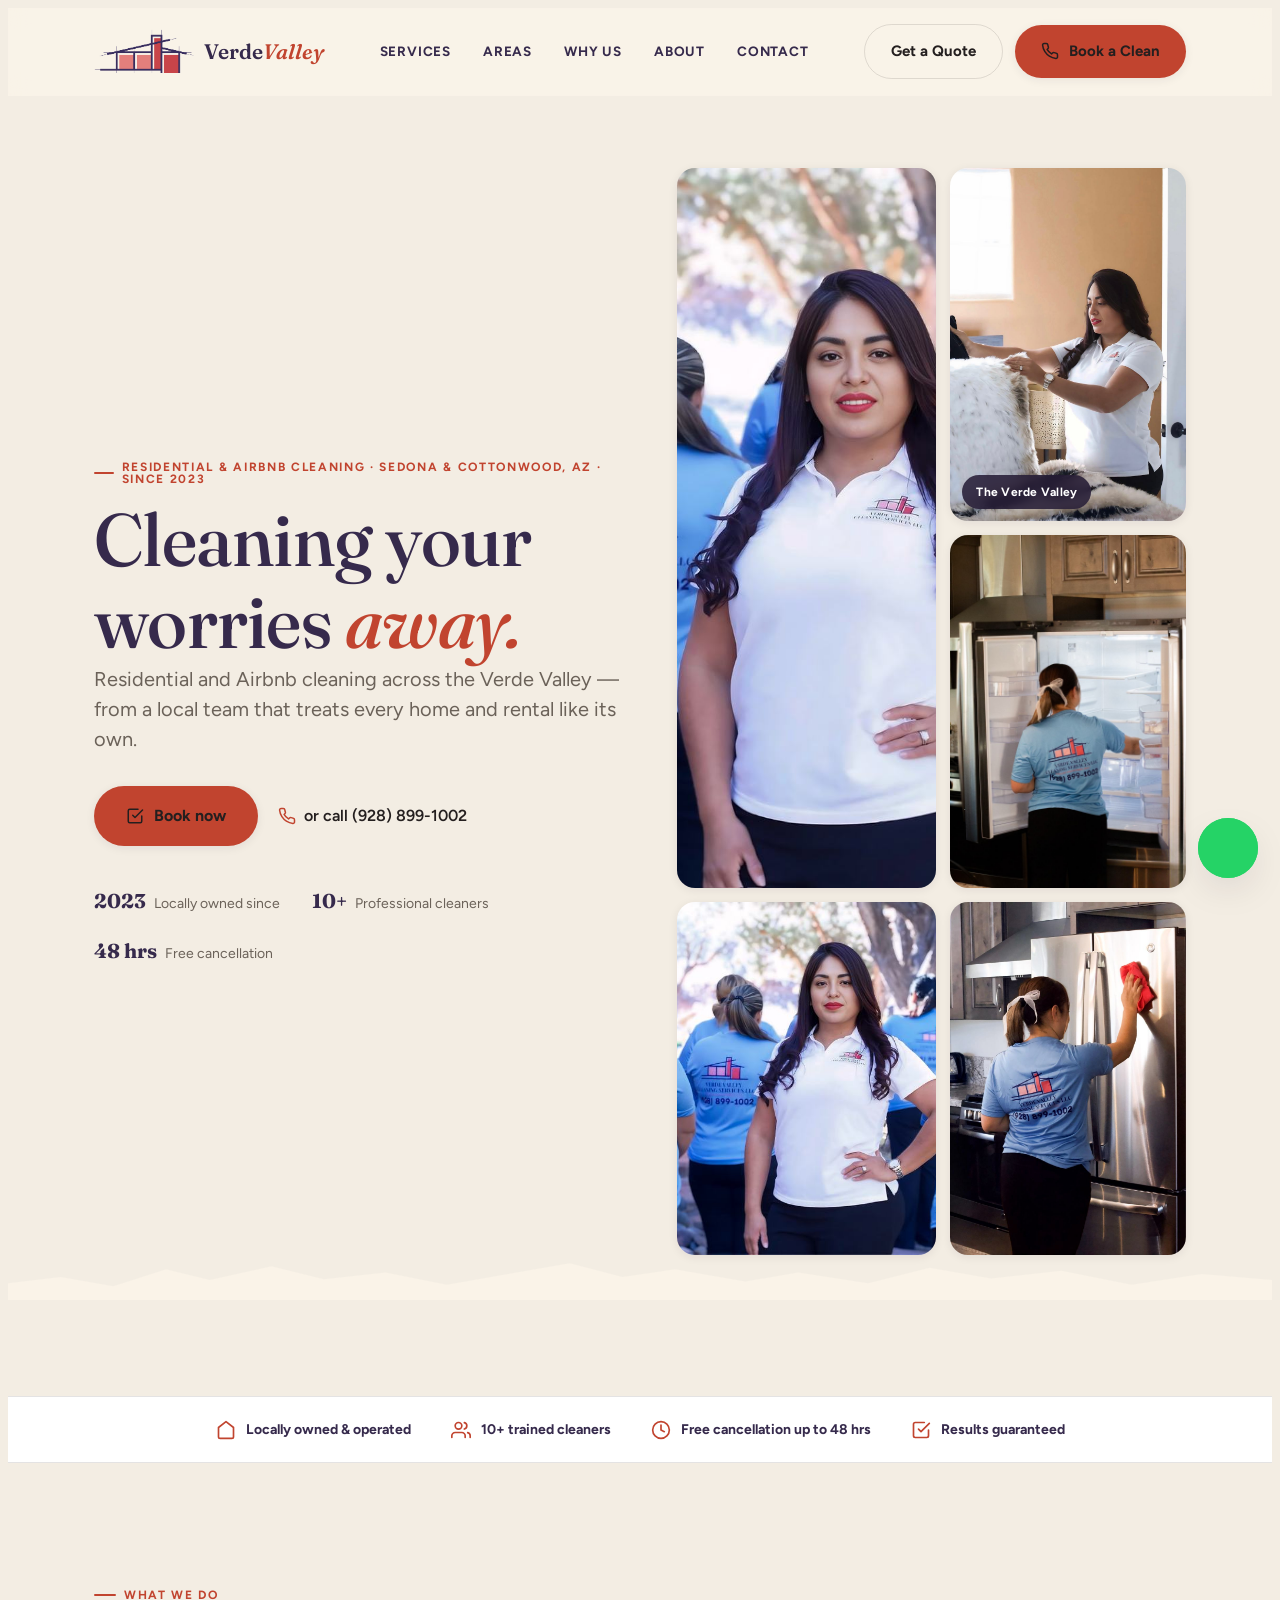
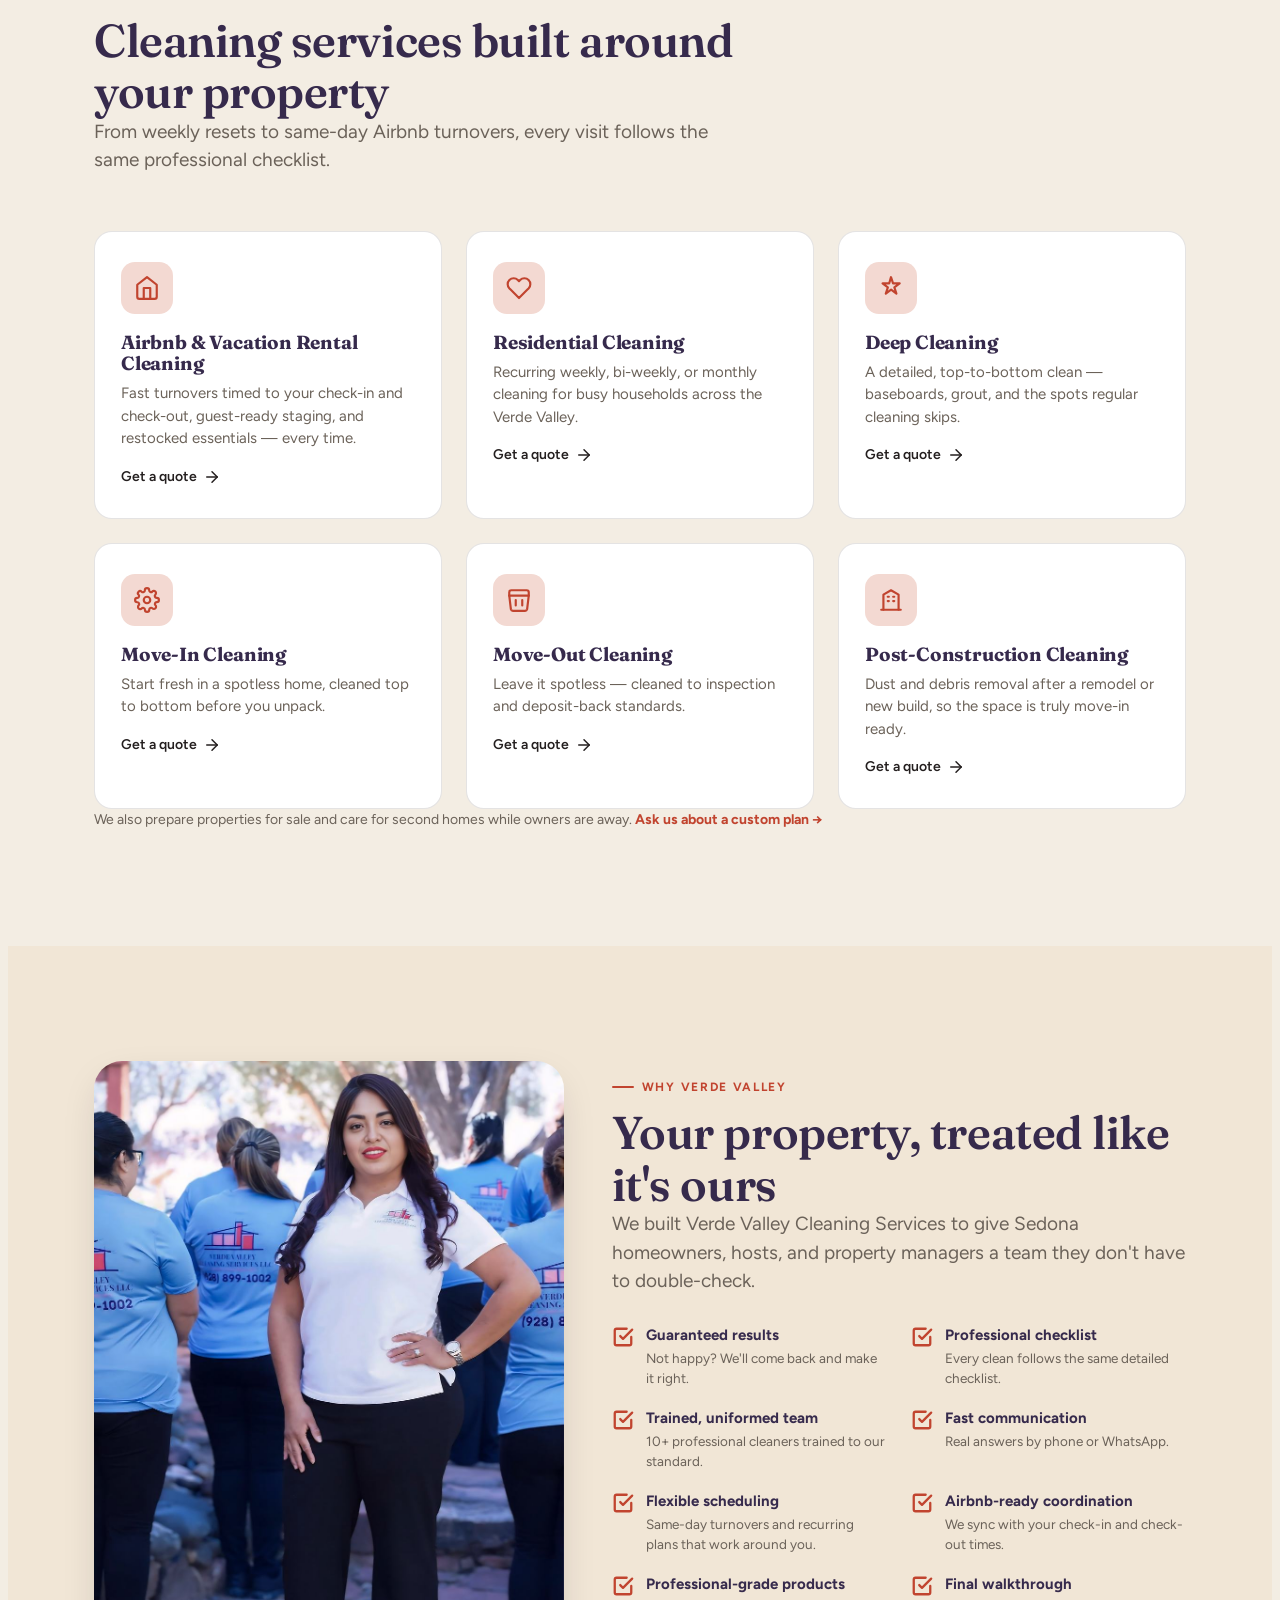
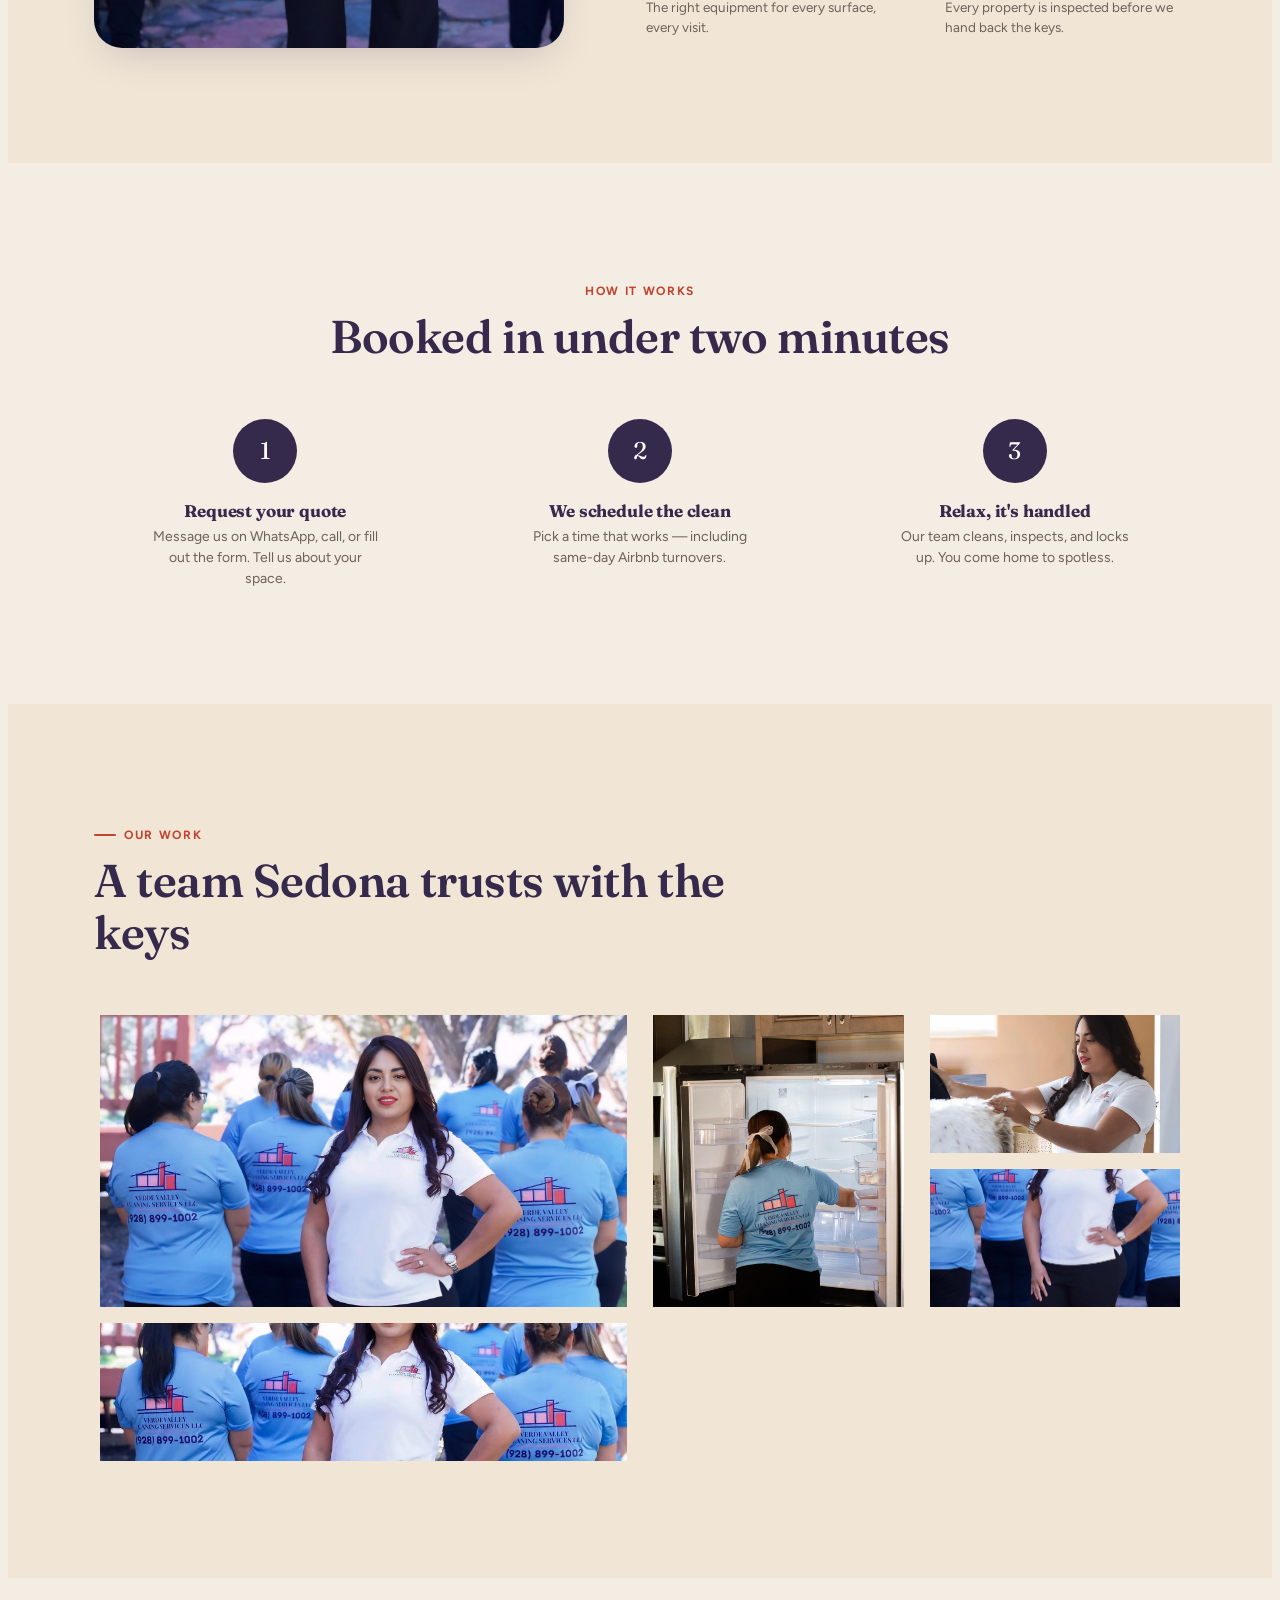
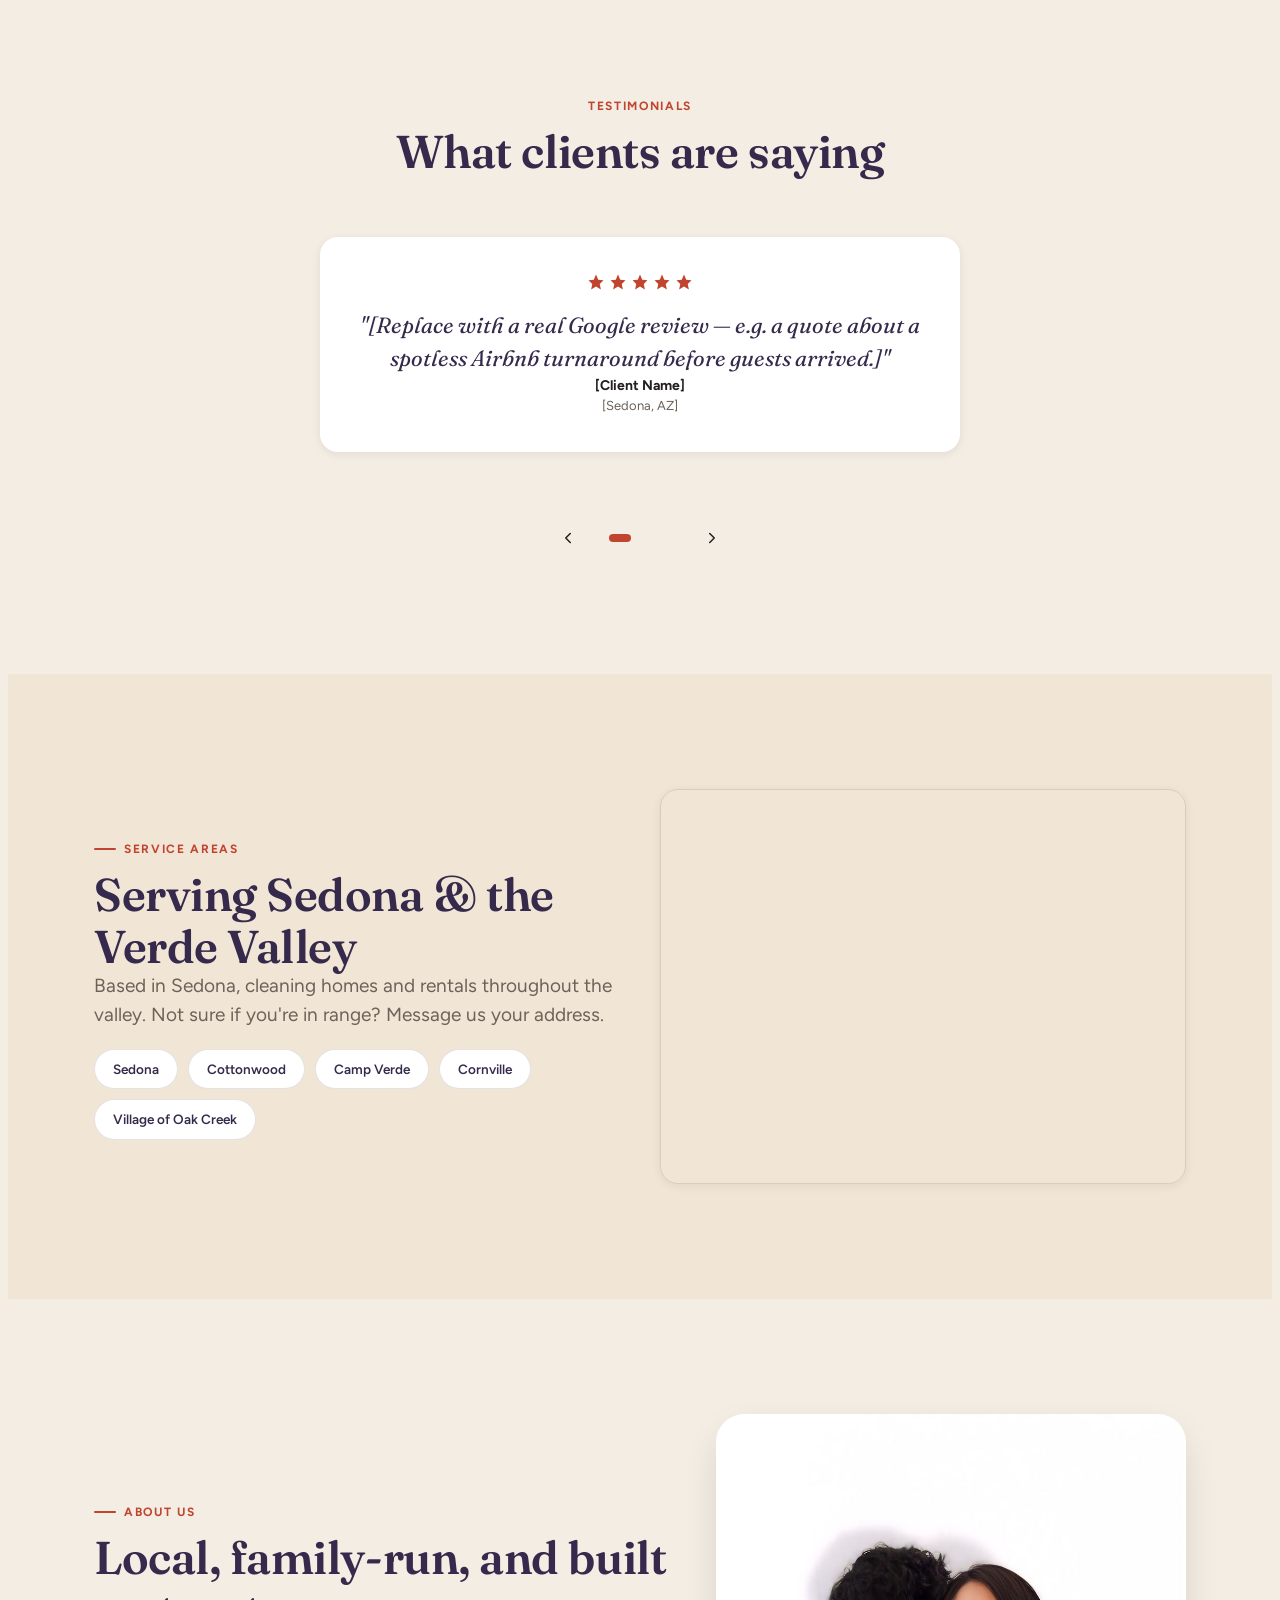
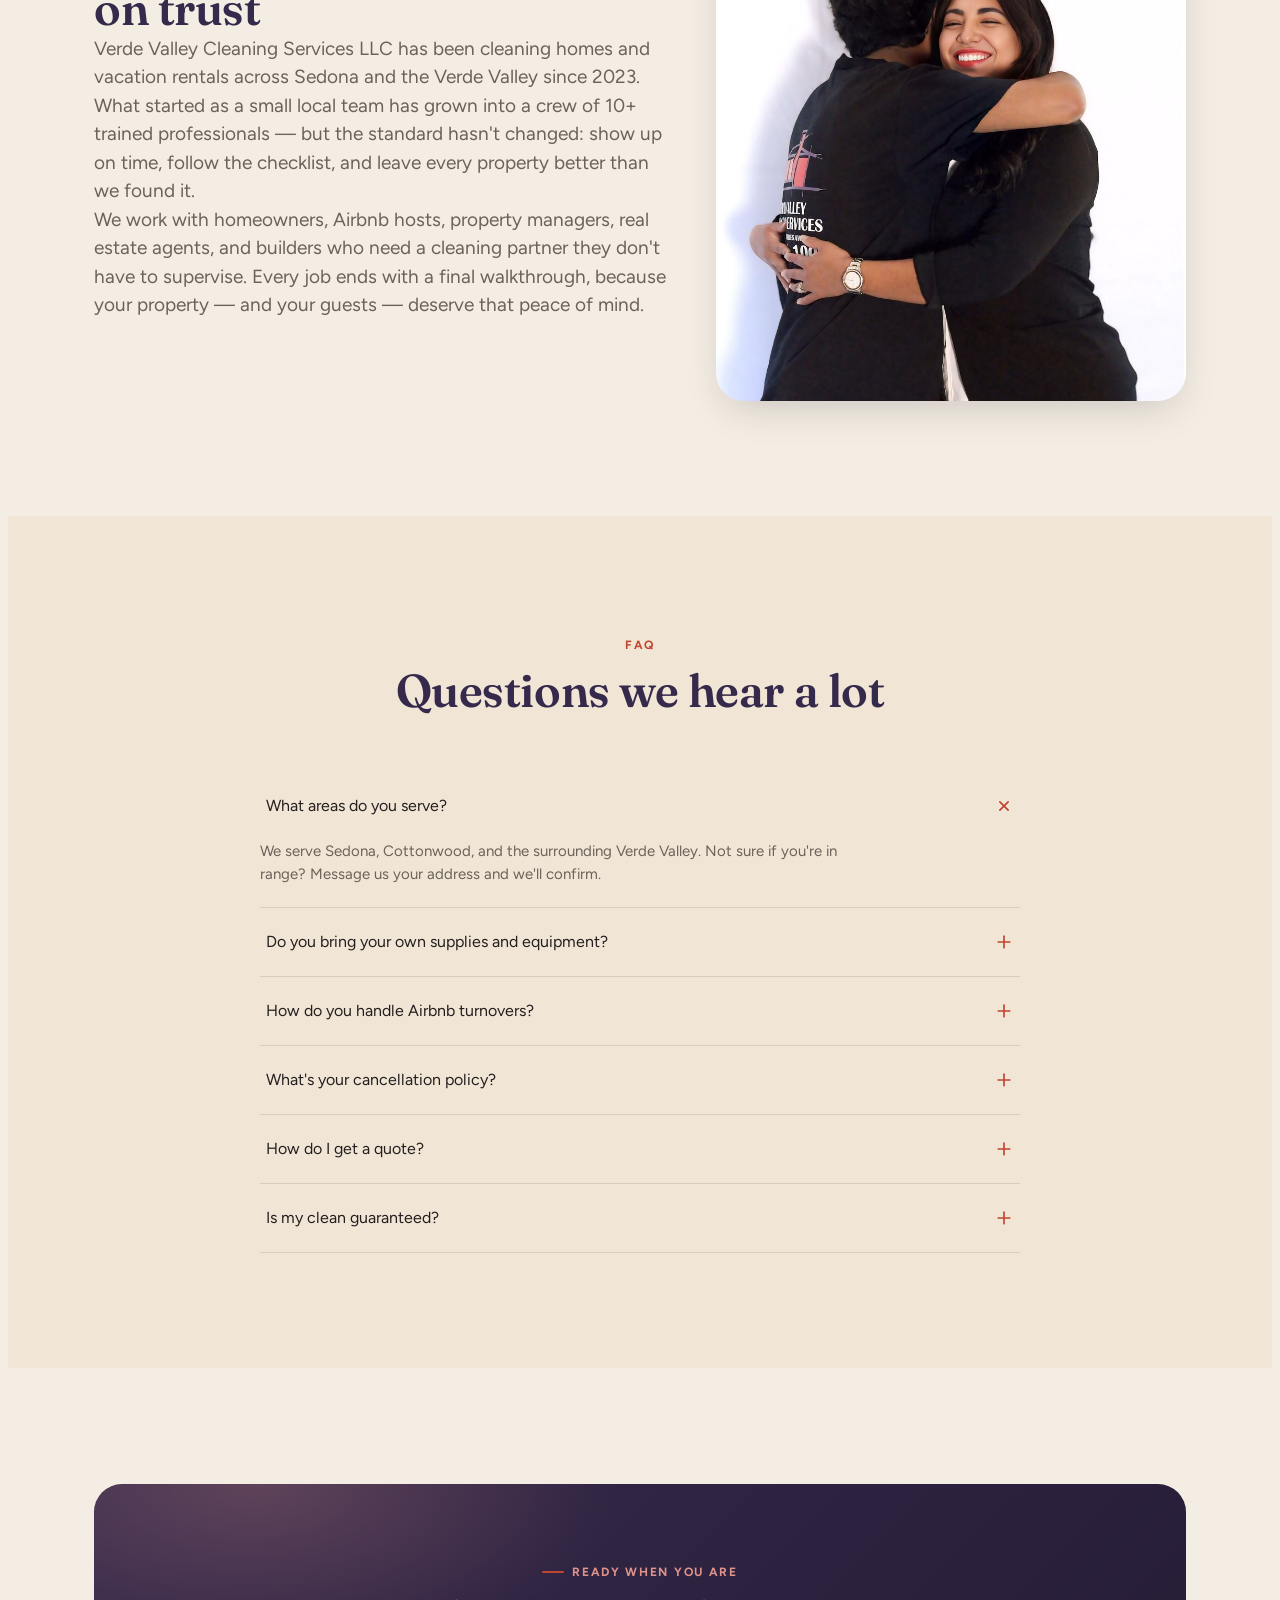
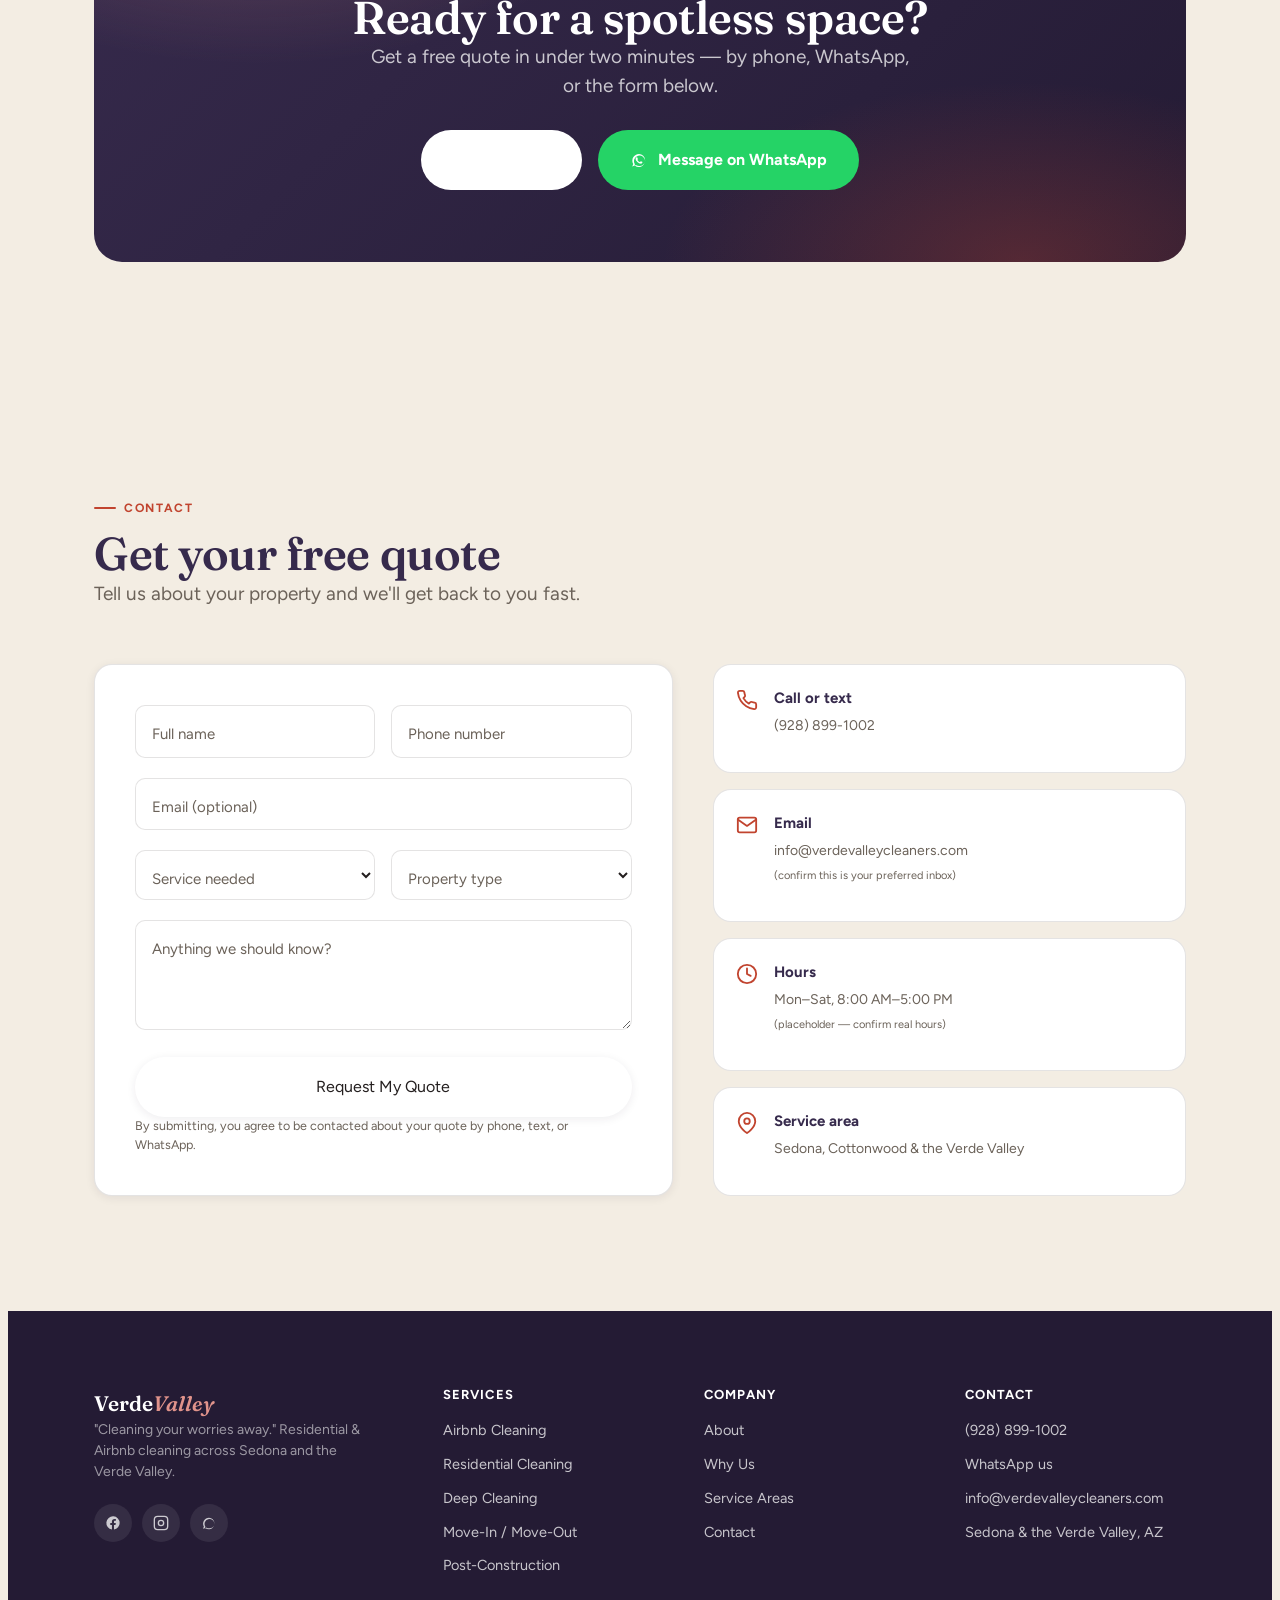
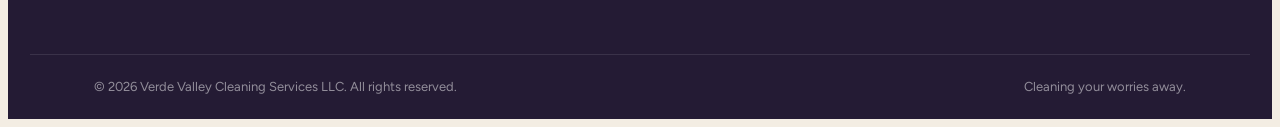
==== commit 84e06c49: "Fix header logo: use cropped icon mark instead of full stacked lockup The full logo (icon + 3 lines " ====
--- a/site/index.html
+++ b/site/index.html
@@ -29,7 +29,8 @@
 <header class="vv-header">
   <nav class="vv-nav vv-container" aria-label="Primary">
     <a href="#top" class="vv-logo">
-      <img src="assets/logo.png" alt="Verde Valley Cleaning Services LLC">
+      <img src="assets/logo-icon.png" alt="Verde Valley Cleaning Services LLC" style="height:44px;width:auto">
+      <span class="vv-logo-text">Verde<em>Valley</em></span>
     </a>
     <div class="vv-nav-links">
       <a href="#services">Services</a>
@@ -52,7 +53,7 @@
   </nav>
   <div class="vv-mobile-menu" id="top">
     <div class="vv-mobile-menu-top">
-      <img src="assets/logo.png" alt="Verde Valley Cleaning Services LLC" style="height:40px">
+      <img src="assets/logo-icon.png" alt="Verde Valley Cleaning Services LLC" style="height:40px;width:auto">
     </div>
     <div class="vv-mobile-menu-links">
       <a href="#services">Services</a>
